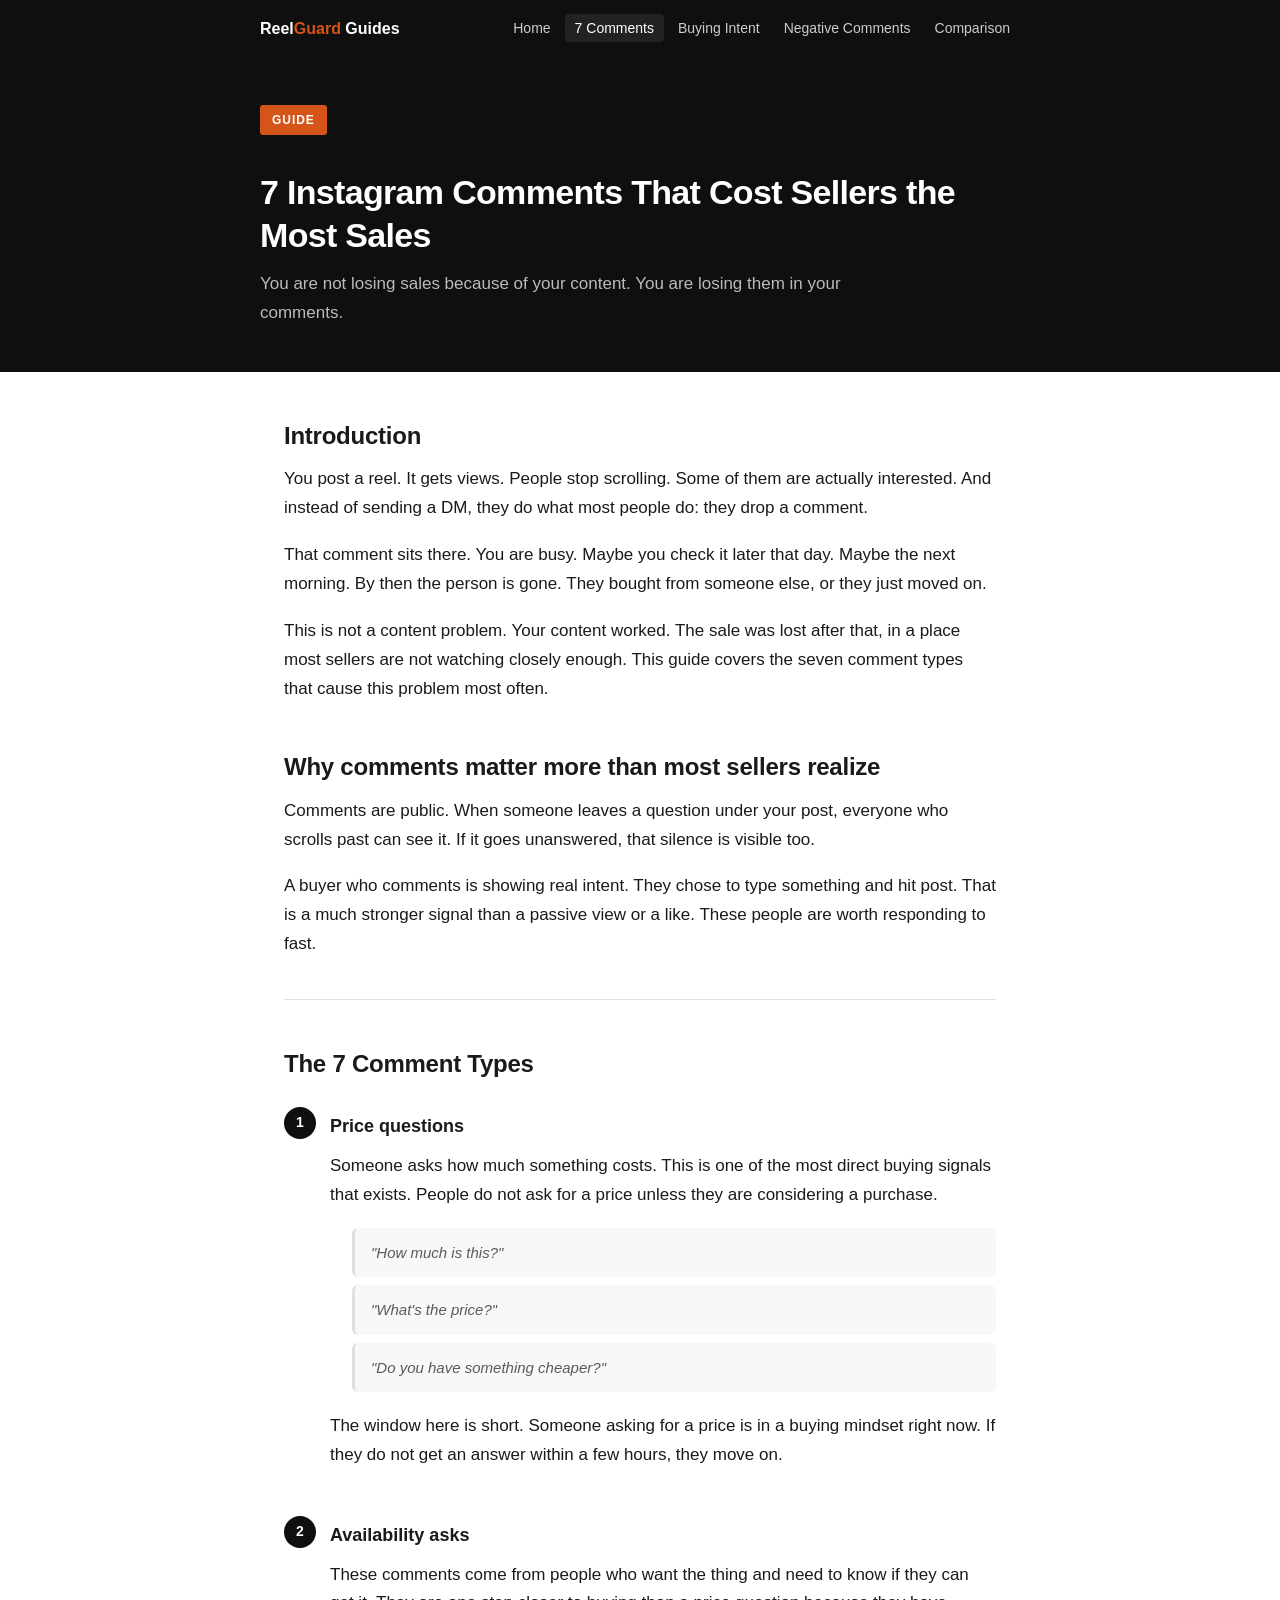
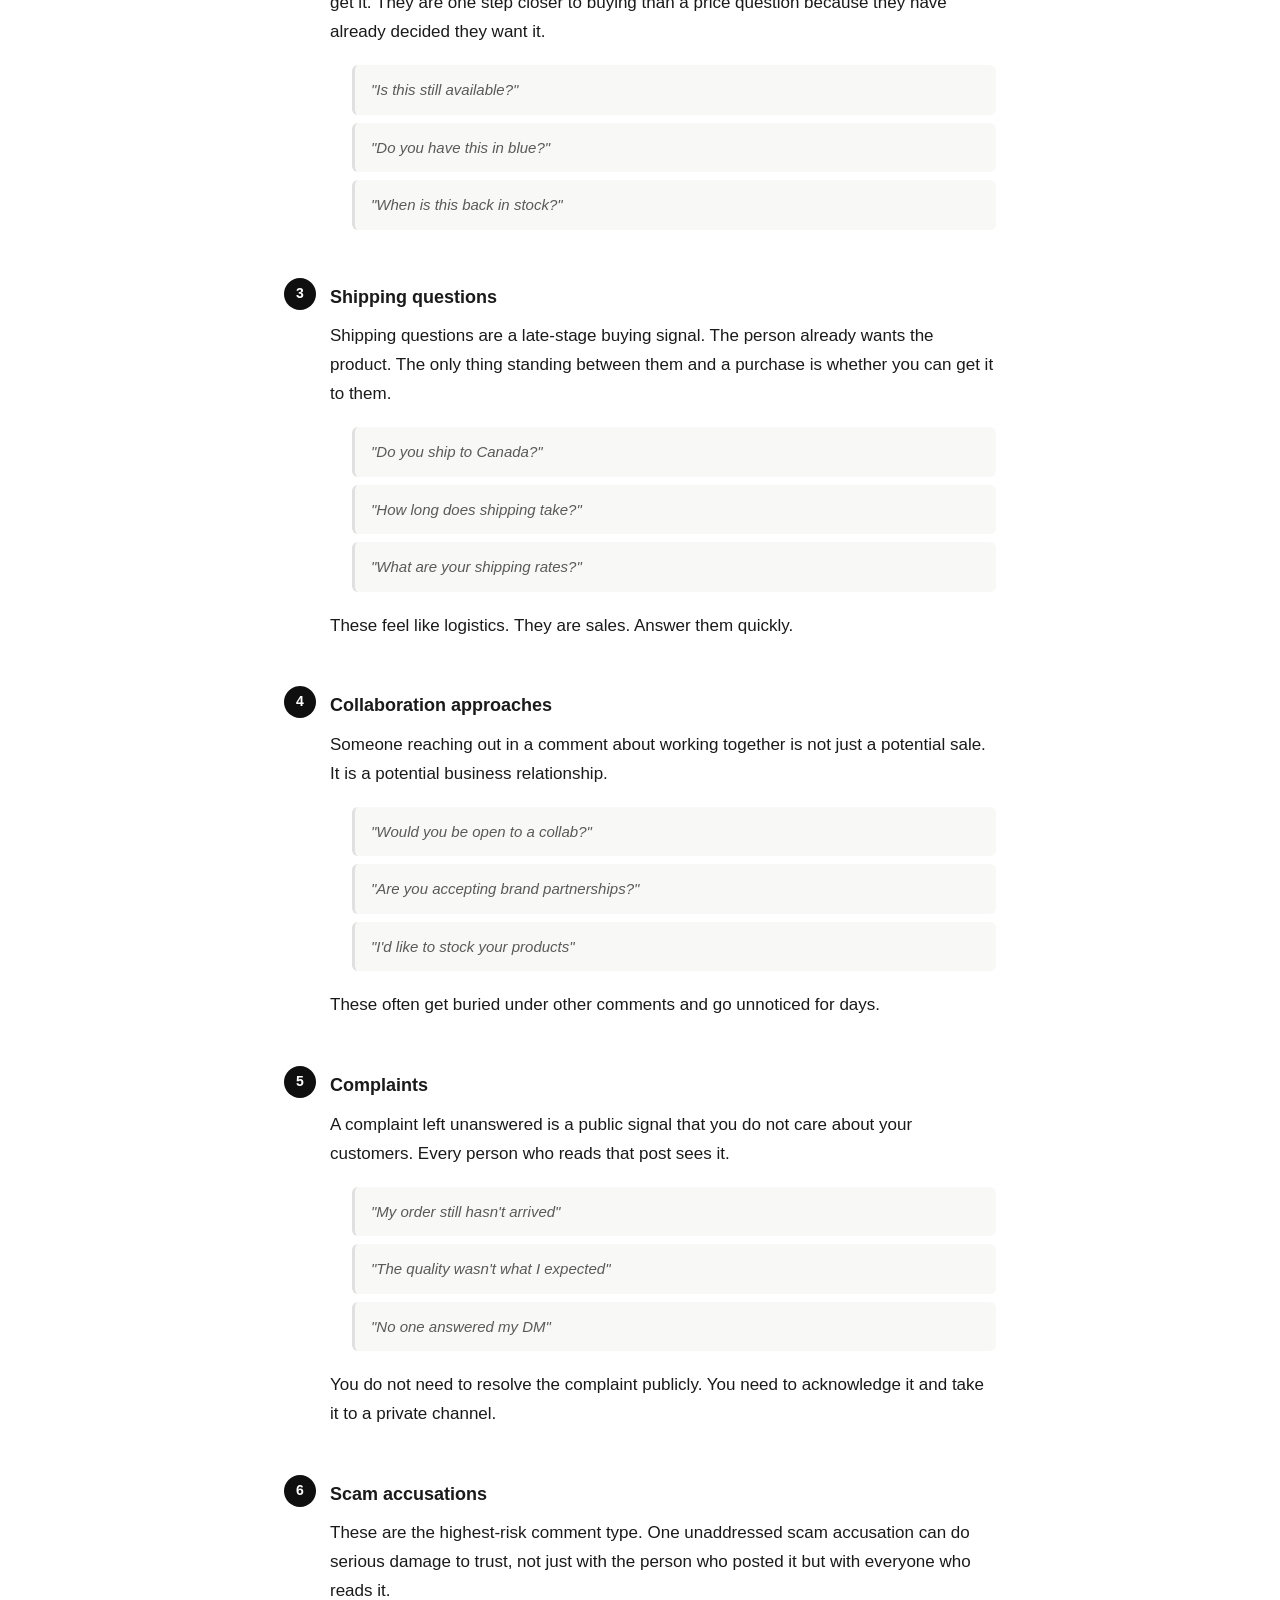
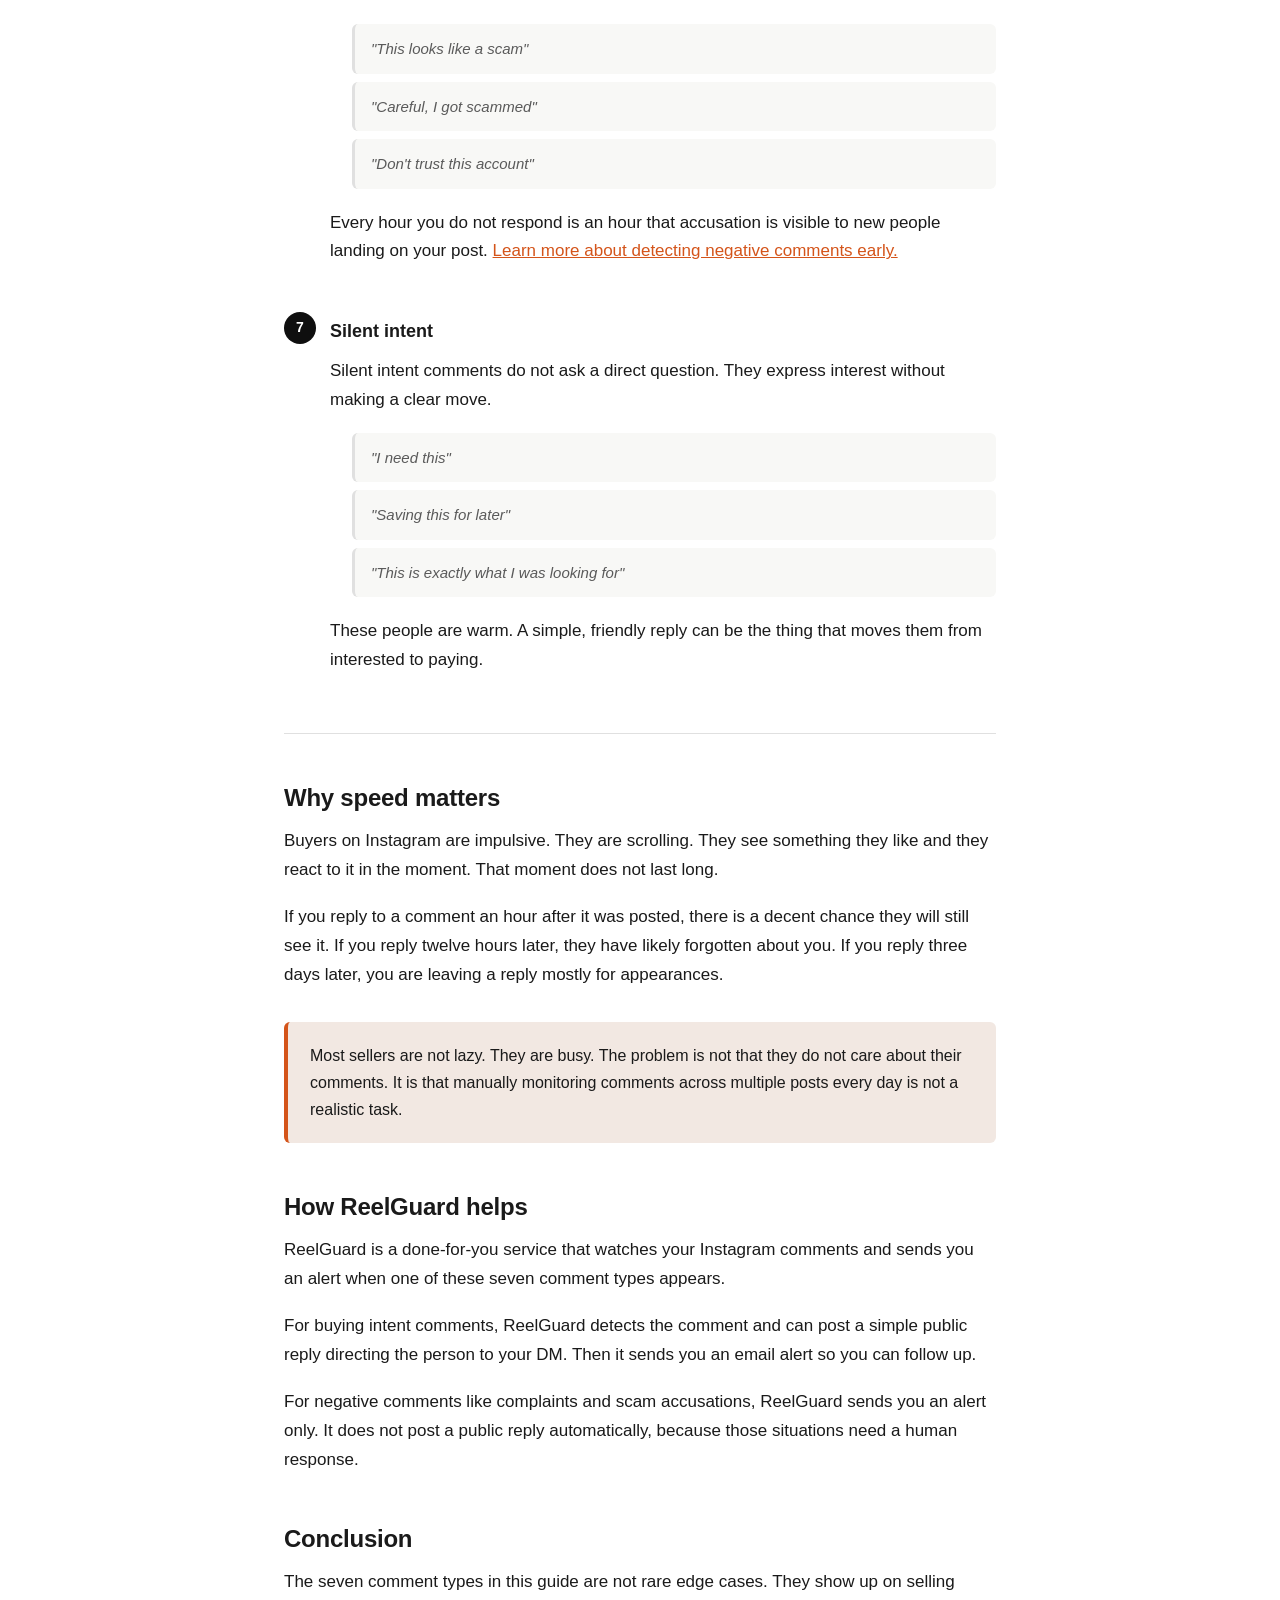
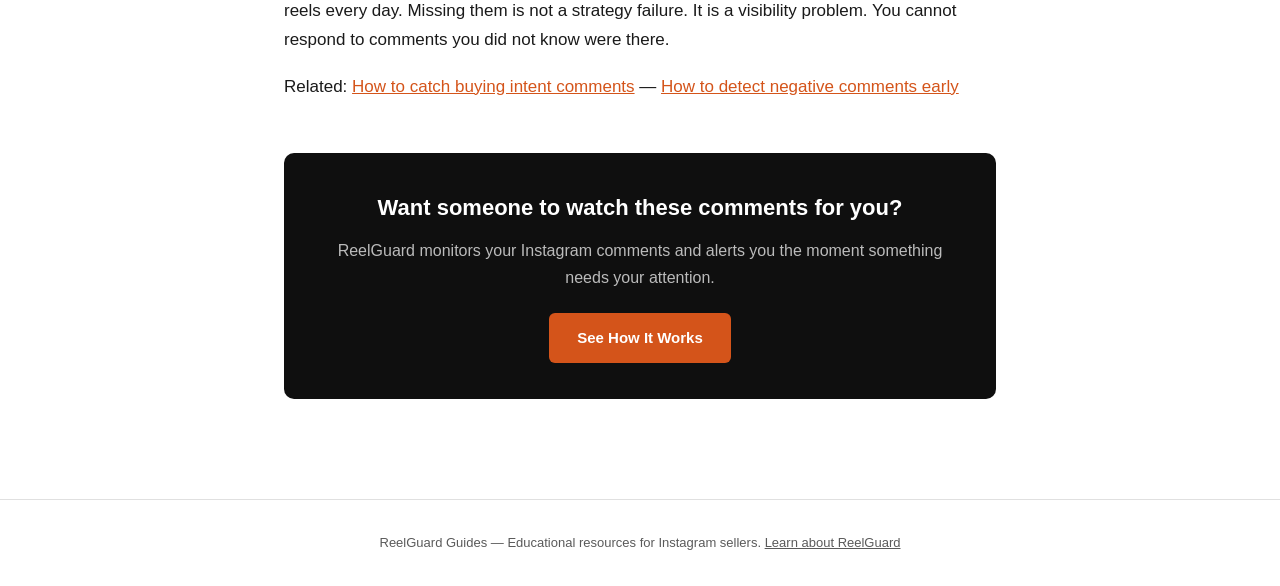
==== 7-comments.html @ 85e32655 "Add files via upload" ====
<!DOCTYPE html>
<html lang="en">
<head>
<meta charset="UTF-8"/>
<meta name="viewport" content="width=device-width, initial-scale=1.0"/>
<title>7 Instagram Comments That Cost Sellers the Most Sales | ReelGuard Guides</title>
<meta name="description" content="The 7 comment types that show up under selling reels and cost Instagram sellers the most revenue. Price questions, availability, shipping, collabs, complaints, scam claims, and silent intent."/>
<meta property="og:title" content="7 Instagram Comments That Cost Sellers the Most Sales"/>
<meta property="og:description" content="The 7 comment types that show up under selling reels and cost Instagram sellers the most revenue."/>
<meta property="og:type" content="article"/>
<meta property="og:url" content="https://sanafaham.github.io/reelguard-guides/7-comments.html"/>
<link rel="canonical" href="https://sanafaham.github.io/reelguard-guides/7-comments.html"/>
<link rel="stylesheet" href="styles.css"/>
<script type="application/ld+json">{"@context":"https://schema.org","@type":"Article","headline":"7 Instagram Comments That Cost Sellers the Most Sales","url":"https://sanafaham.github.io/reelguard-guides/7-comments.html","publisher":{"@type":"Organization","name":"ReelGuard Guides"}}</script>
</head>
<body>
<nav>
  <div class="nav-inner">
    <a href="index.html" class="logo">Reel<span>Guard</span> Guides</a>
    <ul>
      <li><a href="index.html">Home</a></li>
      <li><a href="7-comments.html" class="active">7 Comments</a></li>
      <li><a href="buying-intent.html">Buying Intent</a></li>
      <li><a href="negative-comments.html">Negative Comments</a></li>
      <li><a href="comparison.html">Comparison</a></li>
    </ul>
  </div>
</nav>
<section class="page-hero">
  <div class="page-hero-inner">
    <span class="tag">Guide</span>
    <h1>7 Instagram Comments That Cost Sellers the Most Sales</h1>
    <p>You are not losing sales because of your content. You are losing them in your comments.</p>
  </div>
</section>
<main>
  <div class="article">
    <h2>Introduction</h2>
    <p>You post a reel. It gets views. People stop scrolling. Some of them are actually interested. And instead of sending a DM, they do what most people do: they drop a comment.</p>
    <p>That comment sits there. You are busy. Maybe you check it later that day. Maybe the next morning. By then the person is gone. They bought from someone else, or they just moved on.</p>
    <p>This is not a content problem. Your content worked. The sale was lost after that, in a place most sellers are not watching closely enough. This guide covers the seven comment types that cause this problem most often.</p>
    <h2>Why comments matter more than most sellers realize</h2>
    <p>Comments are public. When someone leaves a question under your post, everyone who scrolls past can see it. If it goes unanswered, that silence is visible too.</p>
    <p>A buyer who comments is showing real intent. They chose to type something and hit post. That is a much stronger signal than a passive view or a like. These people are worth responding to fast.</p>
    <hr class="divider"/>
    <h2>The 7 Comment Types</h2>
    <div class="numbered-section">
      <span class="section-number">1</span>
      <div class="section-body">
        <h3>Price questions</h3>
        <p>Someone asks how much something costs. This is one of the most direct buying signals that exists. People do not ask for a price unless they are considering a purchase.</p>
        <ul class="comment-list">
          <li>"How much is this?"</li>
          <li>"What's the price?"</li>
          <li>"Do you have something cheaper?"</li>
        </ul>
        <p>The window here is short. Someone asking for a price is in a buying mindset right now. If they do not get an answer within a few hours, they move on.</p>
      </div>
    </div>
    <div class="numbered-section">
      <span class="section-number">2</span>
      <div class="section-body">
        <h3>Availability asks</h3>
        <p>These comments come from people who want the thing and need to know if they can get it. They are one step closer to buying than a price question because they have already decided they want it.</p>
        <ul class="comment-list">
          <li>"Is this still available?"</li>
          <li>"Do you have this in blue?"</li>
          <li>"When is this back in stock?"</li>
        </ul>
      </div>
    </div>
    <div class="numbered-section">
      <span class="section-number">3</span>
      <div class="section-body">
        <h3>Shipping questions</h3>
        <p>Shipping questions are a late-stage buying signal. The person already wants the product. The only thing standing between them and a purchase is whether you can get it to them.</p>
        <ul class="comment-list">
          <li>"Do you ship to Canada?"</li>
          <li>"How long does shipping take?"</li>
          <li>"What are your shipping rates?"</li>
        </ul>
        <p>These feel like logistics. They are sales. Answer them quickly.</p>
      </div>
    </div>
    <div class="numbered-section">
      <span class="section-number">4</span>
      <div class="section-body">
        <h3>Collaboration approaches</h3>
        <p>Someone reaching out in a comment about working together is not just a potential sale. It is a potential business relationship.</p>
        <ul class="comment-list">
          <li>"Would you be open to a collab?"</li>
          <li>"Are you accepting brand partnerships?"</li>
          <li>"I'd like to stock your products"</li>
        </ul>
        <p>These often get buried under other comments and go unnoticed for days.</p>
      </div>
    </div>
    <div class="numbered-section">
      <span class="section-number">5</span>
      <div class="section-body">
        <h3>Complaints</h3>
        <p>A complaint left unanswered is a public signal that you do not care about your customers. Every person who reads that post sees it.</p>
        <ul class="comment-list">
          <li>"My order still hasn't arrived"</li>
          <li>"The quality wasn't what I expected"</li>
          <li>"No one answered my DM"</li>
        </ul>
        <p>You do not need to resolve the complaint publicly. You need to acknowledge it and take it to a private channel.</p>
      </div>
    </div>
    <div class="numbered-section">
      <span class="section-number">6</span>
      <div class="section-body">
        <h3>Scam accusations</h3>
        <p>These are the highest-risk comment type. One unaddressed scam accusation can do serious damage to trust, not just with the person who posted it but with everyone who reads it.</p>
        <ul class="comment-list">
          <li>"This looks like a scam"</li>
          <li>"Careful, I got scammed"</li>
          <li>"Don't trust this account"</li>
        </ul>
        <p>Every hour you do not respond is an hour that accusation is visible to new people landing on your post. <a href="negative-comments.html">Learn more about detecting negative comments early.</a></p>
      </div>
    </div>
    <div class="numbered-section">
      <span class="section-number">7</span>
      <div class="section-body">
        <h3>Silent intent</h3>
        <p>Silent intent comments do not ask a direct question. They express interest without making a clear move.</p>
        <ul class="comment-list">
          <li>"I need this"</li>
          <li>"Saving this for later"</li>
          <li>"This is exactly what I was looking for"</li>
        </ul>
        <p>These people are warm. A simple, friendly reply can be the thing that moves them from interested to paying.</p>
      </div>
    </div>
    <hr class="divider"/>
    <h2>Why speed matters</h2>
    <p>Buyers on Instagram are impulsive. They are scrolling. They see something they like and they react to it in the moment. That moment does not last long.</p>
    <p>If you reply to a comment an hour after it was posted, there is a decent chance they will still see it. If you reply twelve hours later, they have likely forgotten about you. If you reply three days later, you are leaving a reply mostly for appearances.</p>
    <div class="callout">
      <p>Most sellers are not lazy. They are busy. The problem is not that they do not care about their comments. It is that manually monitoring comments across multiple posts every day is not a realistic task.</p>
    </div>
    <h2>How ReelGuard helps</h2>
    <p>ReelGuard is a done-for-you service that watches your Instagram comments and sends you an alert when one of these seven comment types appears.</p>
    <p>For buying intent comments, ReelGuard detects the comment and can post a simple public reply directing the person to your DM. Then it sends you an email alert so you can follow up.</p>
    <p>For negative comments like complaints and scam accusations, ReelGuard sends you an alert only. It does not post a public reply automatically, because those situations need a human response.</p>
    <h2>Conclusion</h2>
    <p>The seven comment types in this guide are not rare edge cases. They show up on selling reels every day. Missing them is not a strategy failure. It is a visibility problem. You cannot respond to comments you did not know were there.</p>
    <p>Related: <a href="buying-intent.html">How to catch buying intent comments</a> &mdash; <a href="negative-comments.html">How to detect negative comments early</a></p>
  </div>
  <div class="cta-strip">
    <h2>Want someone to watch these comments for you?</h2>
    <p>ReelGuard monitors your Instagram comments and alerts you the moment something needs your attention.</p>
    <a class="cta-btn" href="https://sanafaham.github.io/reelguard/pitch-page" target="_blank" rel="noopener">See How It Works</a>
  </div>
</main>
<footer><p>ReelGuard Guides &mdash; Educational resources for Instagram sellers. <a href="https://sanafaham.github.io/reelguard/pitch-page" target="_blank" rel="noopener">Learn about ReelGuard</a></p></footer>
</body>
</html>
---- styles.css ----
*, *::before, *::after { box-sizing: border-box; margin: 0; padding: 0; }
:root {
  --black: #0f0f0f; --white: #ffffff; --off-white: #f8f8f6;
  --accent: #d4541a; --accent-light: #f2e8e2; --text: #1a1a1a;
  --muted: #5a5a5a; --border: #e0e0e0; --max-width: 760px;
}
body { font-family: -apple-system, BlinkMacSystemFont, "Segoe UI", Helvetica, Arial, sans-serif; font-size: 17px; line-height: 1.7; color: var(--text); background: var(--white); }
nav { background: var(--black); padding: 0 24px; }
nav .nav-inner { max-width: var(--max-width); margin: 0 auto; display: flex; align-items: center; justify-content: space-between; flex-wrap: wrap; gap: 8px; padding: 14px 0; }
nav .logo { color: var(--white); font-weight: 700; font-size: 16px; text-decoration: none; }
nav .logo span { color: var(--accent); }
nav ul { list-style: none; display: flex; flex-wrap: wrap; gap: 4px; }
nav ul li a { color: #cccccc; text-decoration: none; font-size: 14px; padding: 6px 10px; border-radius: 4px; transition: color 0.2s, background 0.2s; }
nav ul li a:hover, nav ul li a.active { color: var(--white); background: rgba(255,255,255,0.08); }
.hero { background: var(--black); color: var(--white); padding: 60px 24px 56px; text-align: center; }
.hero-inner { max-width: var(--max-width); margin: 0 auto; }
.hero h1 { font-size: clamp(26px, 5vw, 40px); font-weight: 800; line-height: 1.2; margin-bottom: 20px; letter-spacing: -0.02em; }
.hero p { font-size: 18px; color: #bbbbbb; max-width: 580px; margin: 0 auto 28px; }
.tag { display: inline-block; background: var(--accent); color: var(--white); font-size: 12px; font-weight: 700; letter-spacing: 0.08em; text-transform: uppercase; padding: 5px 12px; border-radius: 3px; margin-bottom: 22px; }
.page-hero { background: var(--black); color: var(--white); padding: 48px 24px 44px; }
.page-hero-inner { max-width: var(--max-width); margin: 0 auto; }
.page-hero h1 { font-size: clamp(22px, 4vw, 34px); font-weight: 800; line-height: 1.25; letter-spacing: -0.02em; margin-bottom: 14px; margin-top: 14px; }
.page-hero p { font-size: 17px; color: #bbbbbb; max-width: 600px; }
main { max-width: var(--max-width); margin: 0 auto; padding: 48px 24px 80px; }
.card-grid { display: grid; grid-template-columns: repeat(auto-fit, minmax(280px, 1fr)); gap: 20px; margin: 40px 0; }
.card { border: 1px solid var(--border); border-radius: 10px; padding: 28px 24px; text-decoration: none; color: var(--text); transition: box-shadow 0.2s, border-color 0.2s; display: block; }
.card:hover { box-shadow: 0 4px 20px rgba(0,0,0,0.08); border-color: #bbb; }
.card .card-icon { font-size: 26px; margin-bottom: 12px; }
.card h3 { font-size: 16px; font-weight: 700; margin-bottom: 8px; line-height: 1.3; }
.card p { font-size: 14px; color: var(--muted); line-height: 1.55; }
.article h2 { font-size: clamp(19px, 3vw, 24px); font-weight: 800; letter-spacing: -0.01em; margin: 48px 0 14px; line-height: 1.3; }
.article h2:first-child { margin-top: 0; }
.article h3 { font-size: 18px; font-weight: 700; margin: 32px 0 10px; }
.article p { margin-bottom: 18px; }
.article ul, .article ol { margin: 0 0 20px 22px; }
.article li { margin-bottom: 8px; }
.article a { color: var(--accent); text-decoration: underline; }
.article a:hover { text-decoration: none; }
.callout { background: var(--accent-light); border-left: 4px solid var(--accent); border-radius: 6px; padding: 20px 22px; margin: 32px 0; }
.callout p { margin: 0; font-size: 16px; }
.comment-list { list-style: none; margin: 0 0 22px; padding: 0; }
.comment-list li { background: var(--off-white); border-radius: 6px; padding: 12px 16px; margin-bottom: 8px; font-size: 15px; font-style: italic; color: var(--muted); border-left: 3px solid var(--border); }
.section-number { display: inline-flex; align-items: center; justify-content: center; width: 32px; height: 32px; background: var(--black); color: var(--white); border-radius: 50%; font-size: 14px; font-weight: 700; flex-shrink: 0; }
.numbered-section { display: flex; align-items: flex-start; gap: 14px; margin: 28px 0; }
.numbered-section .section-body h3 { margin-top: 4px; }
.table-wrap { overflow-x: auto; margin: 28px 0; border-radius: 8px; border: 1px solid var(--border); }
table { width: 100%; border-collapse: collapse; font-size: 15px; }
thead { background: var(--black); color: var(--white); }
thead th { padding: 14px 16px; text-align: left; font-weight: 700; font-size: 13px; letter-spacing: 0.04em; }
tbody tr:nth-child(even) { background: var(--off-white); }
tbody td { padding: 13px 16px; border-top: 1px solid var(--border); vertical-align: top; line-height: 1.5; }
tbody tr td:first-child { font-weight: 600; }
.check { color: #2a9d2a; font-weight: 700; }
.cross { color: #c0392b; font-weight: 700; }
.partial { color: #b07a00; }
.cta-strip { background: var(--black); color: var(--white); border-radius: 10px; padding: 36px 32px; margin: 52px 0 20px; text-align: center; }
.cta-strip h2 { font-size: 22px; font-weight: 800; margin-bottom: 10px; }
.cta-strip p { color: #bbbbbb; font-size: 16px; margin-bottom: 22px; }
.cta-btn { display: inline-block; background: var(--accent); color: var(--white); text-decoration: none; font-weight: 700; font-size: 15px; padding: 12px 28px; border-radius: 6px; transition: opacity 0.2s; }
.cta-btn:hover { opacity: 0.88; }
footer { border-top: 1px solid var(--border); padding: 32px 24px; text-align: center; }
footer p { font-size: 13px; color: var(--muted); }
footer a { color: var(--muted); text-decoration: underline; }
.home-intro { font-size: 17px; color: var(--muted); margin-bottom: 8px; }
.topic-grid { display: grid; grid-template-columns: repeat(auto-fit, minmax(220px, 1fr)); gap: 14px; margin: 32px 0; }
.topic-pill { background: var(--off-white); border: 1px solid var(--border); border-radius: 8px; padding: 16px 18px; font-size: 14px; font-weight: 600; }
.topic-pill .topic-icon { font-size: 20px; display: block; margin-bottom: 6px; }
.divider { border: none; border-top: 1px solid var(--border); margin: 40px 0; }
@media (max-width: 600px) {
  nav .nav-inner { flex-direction: column; align-items: flex-start; }
  .hero { padding: 44px 20px 40px; }
  .cta-strip { padding: 28px 20px; }
  main { padding: 36px 20px 60px; }
}
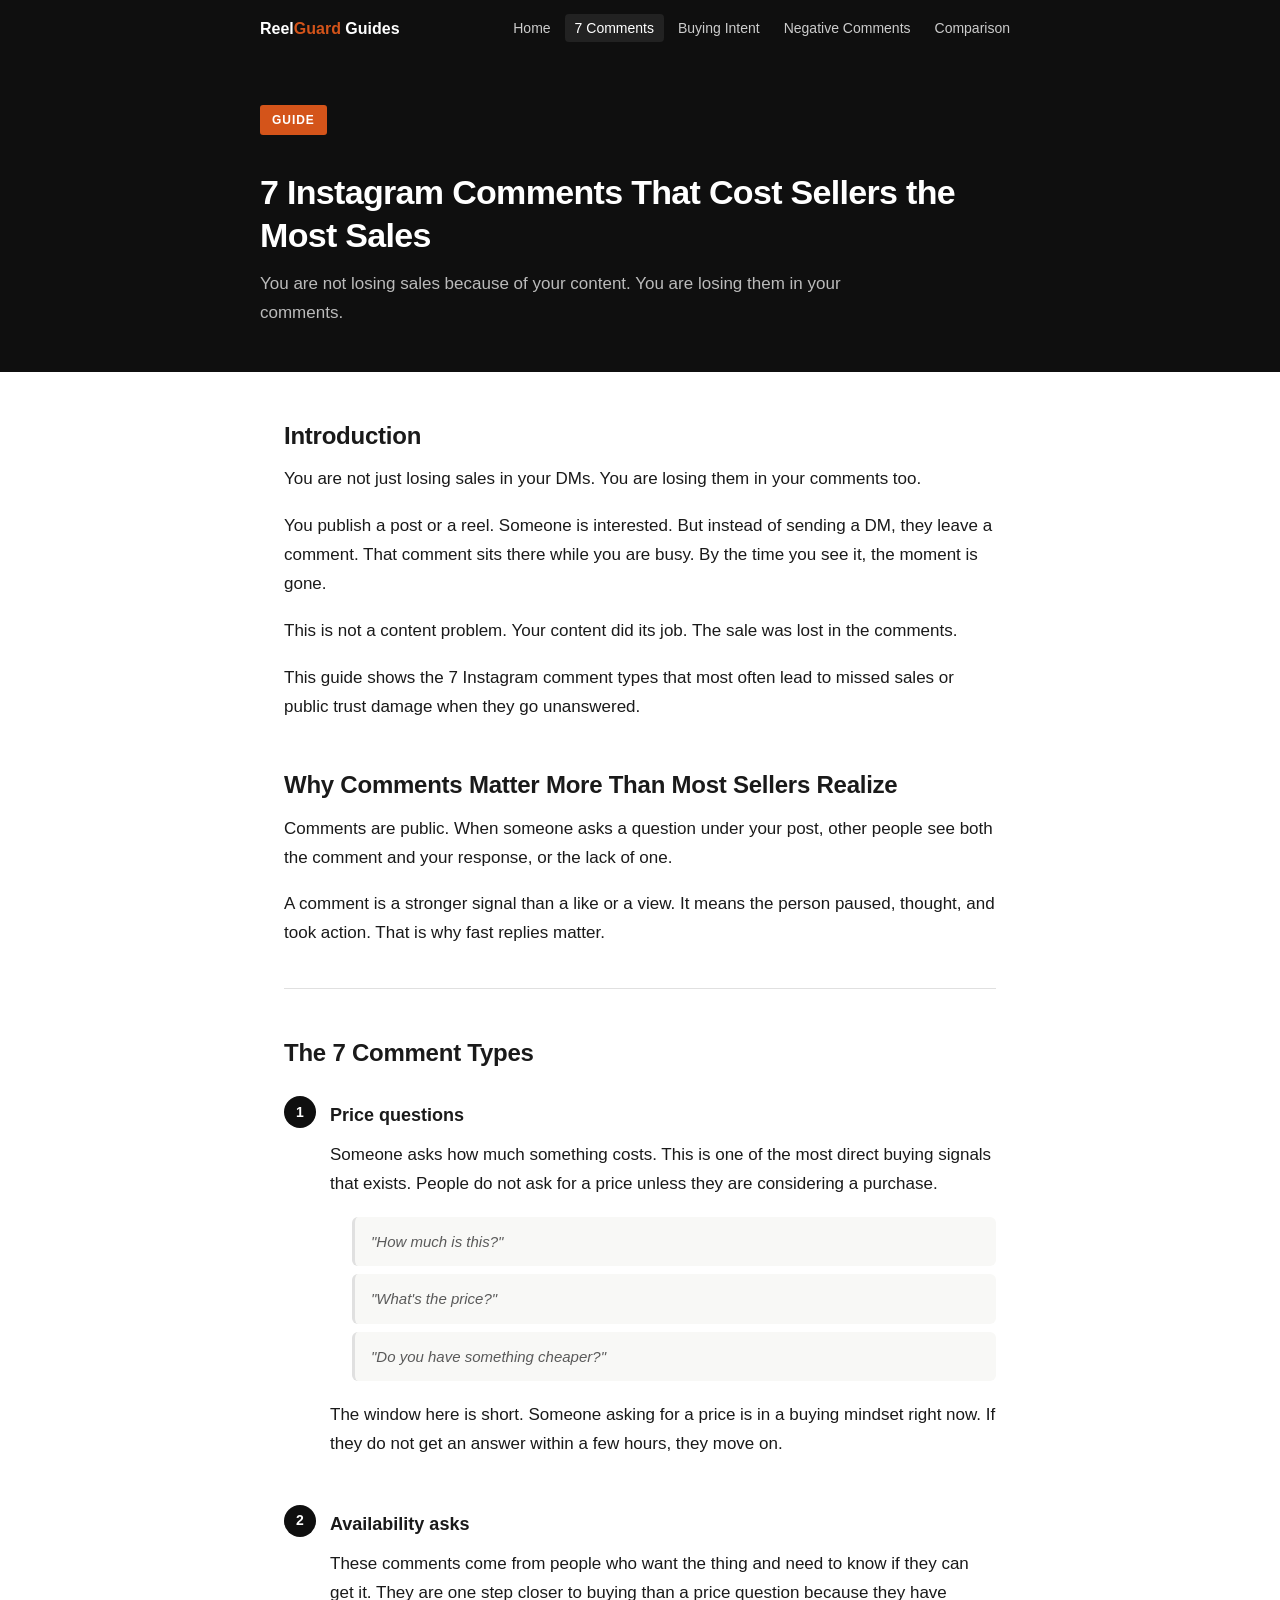
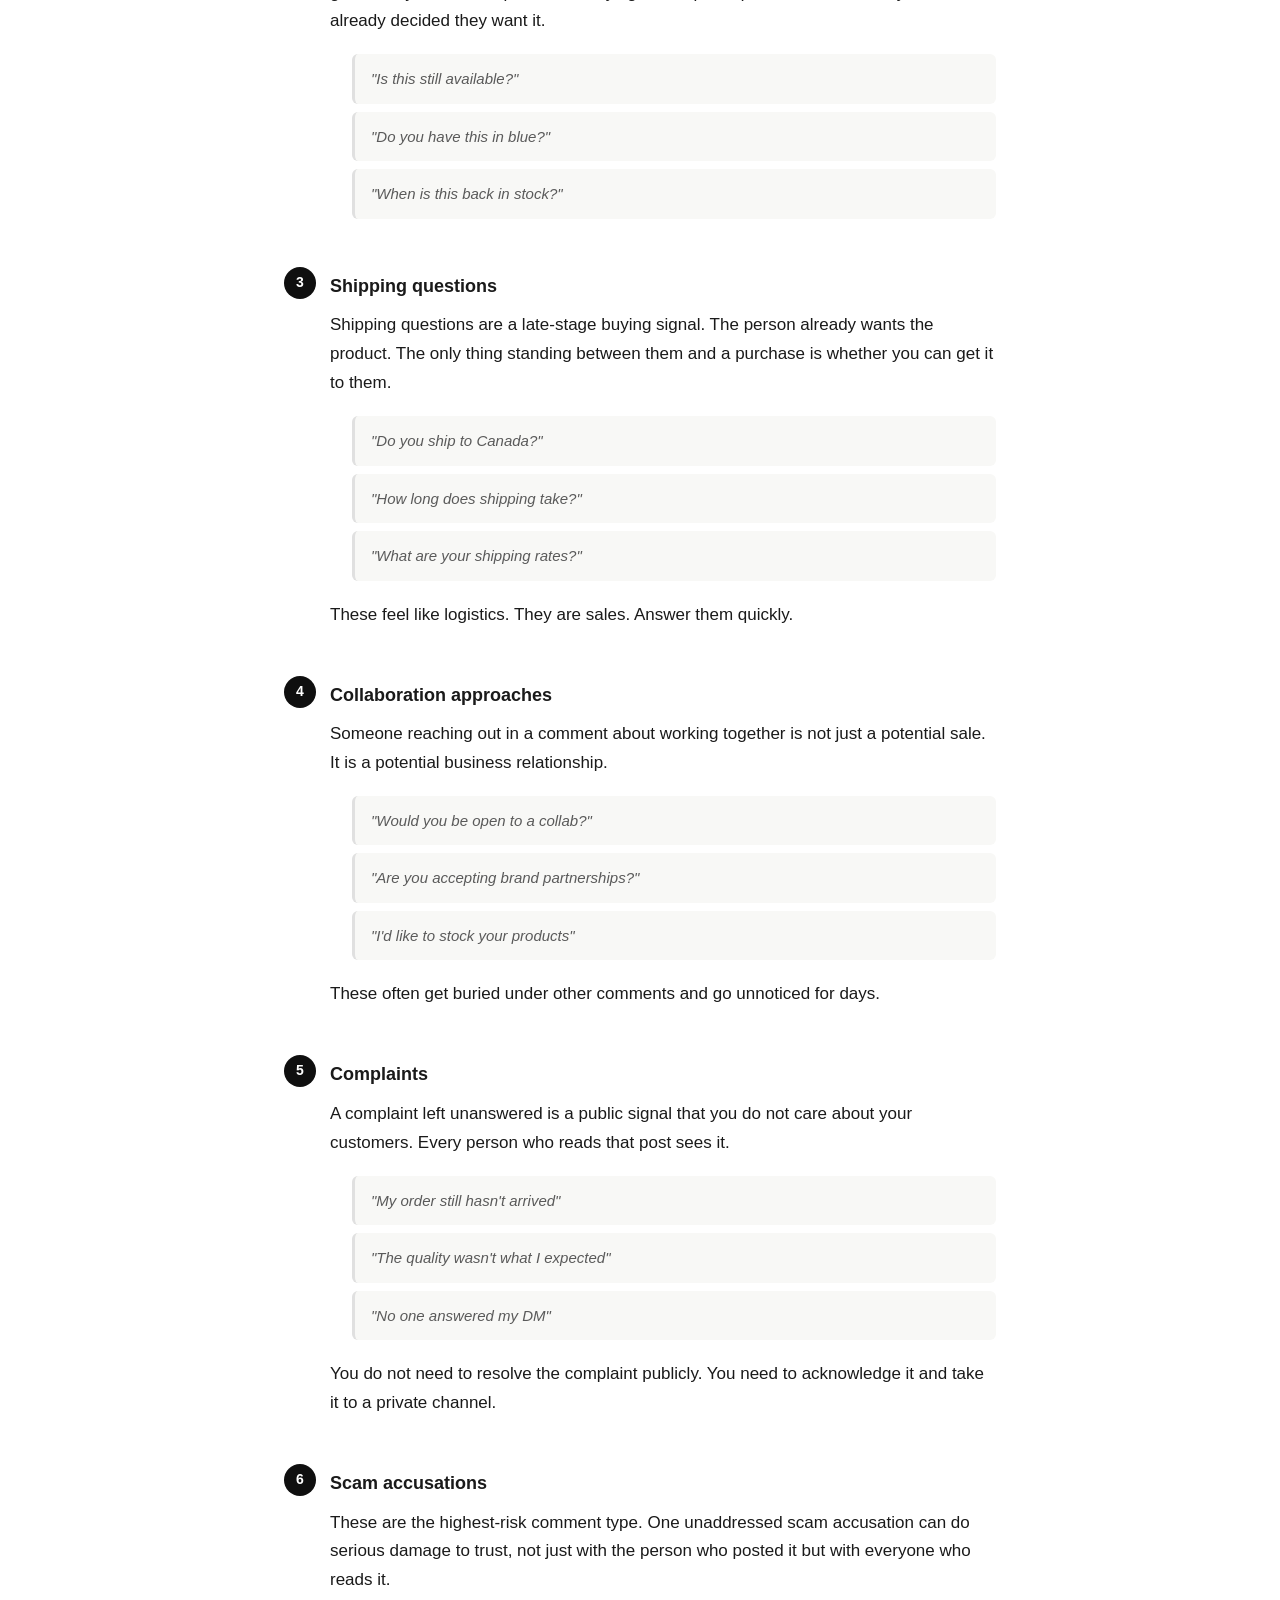
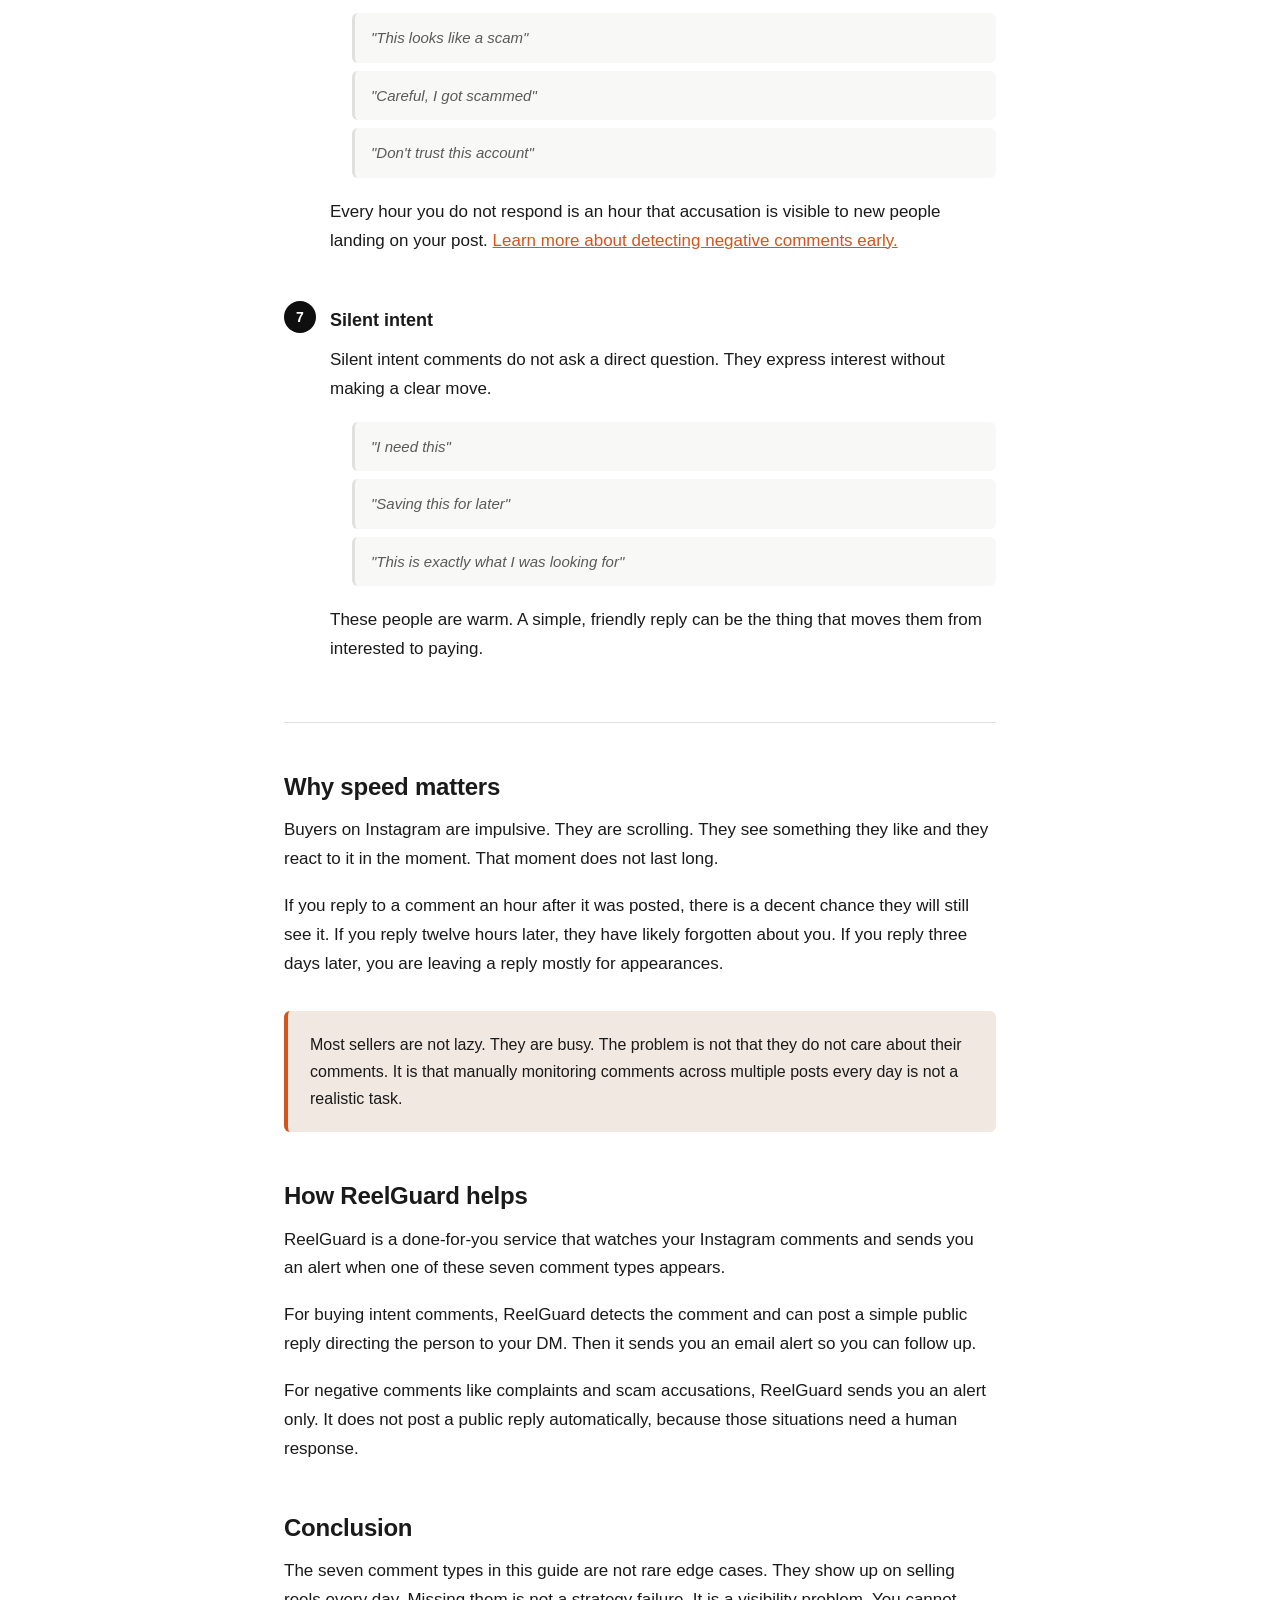
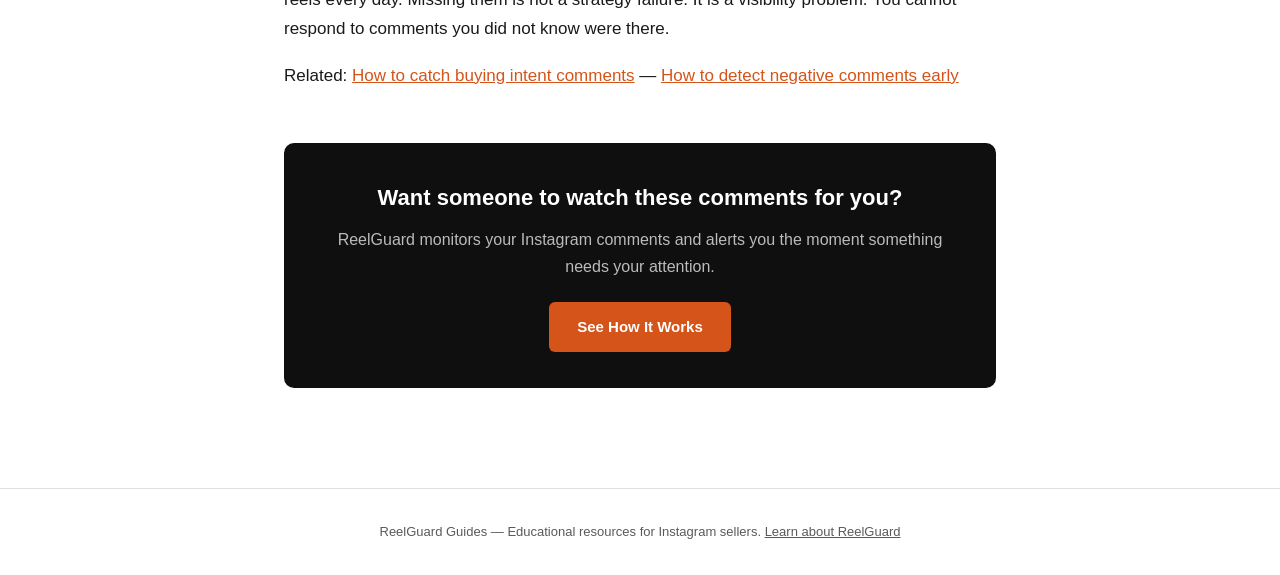
==== commit 80fff8d9: "Revise introduction and comments significance section Updated the introduction and explanation of co" ====
--- a/7-comments.html
+++ b/7-comments.html
@@ -35,14 +35,23 @@
 </section>
 <main>
   <div class="article">
-    <h2>Introduction</h2>
-    <p>You post a reel. It gets views. People stop scrolling. Some of them are actually interested. And instead of sending a DM, they do what most people do: they drop a comment.</p>
-    <p>That comment sits there. You are busy. Maybe you check it later that day. Maybe the next morning. By then the person is gone. They bought from someone else, or they just moved on.</p>
-    <p>This is not a content problem. Your content worked. The sale was lost after that, in a place most sellers are not watching closely enough. This guide covers the seven comment types that cause this problem most often.</p>
-    <h2>Why comments matter more than most sellers realize</h2>
-    <p>Comments are public. When someone leaves a question under your post, everyone who scrolls past can see it. If it goes unanswered, that silence is visible too.</p>
-    <p>A buyer who comments is showing real intent. They chose to type something and hit post. That is a much stronger signal than a passive view or a like. These people are worth responding to fast.</p>
-    <hr class="divider"/>
+   <h2>Introduction</h2>
+
+<p>You are not just losing sales in your DMs. You are losing them in your comments too.</p>
+
+<p>You publish a post or a reel. Someone is interested. But instead of sending a DM, they leave a comment. That comment sits there while you are busy. By the time you see it, the moment is gone.</p>
+
+<p>This is not a content problem. Your content did its job. The sale was lost in the comments.</p>
+
+<p>This guide shows the 7 Instagram comment types that most often lead to missed sales or public trust damage when they go unanswered.</p>
+
+<h2>Why Comments Matter More Than Most Sellers Realize</h2>
+
+<p>Comments are public. When someone asks a question under your post, other people see both the comment and your response, or the lack of one.</p>
+
+<p>A comment is a stronger signal than a like or a view. It means the person paused, thought, and took action. That is why fast replies matter.</p>
+
+<hr class="divider" />
     <h2>The 7 Comment Types</h2>
     <div class="numbered-section">
       <span class="section-number">1</span>
@@ -157,4 +166,4 @@
 </main>
 <footer><p>ReelGuard Guides &mdash; Educational resources for Instagram sellers. <a href="https://sanafaham.github.io/reelguard/pitch-page" target="_blank" rel="noopener">Learn about ReelGuard</a></p></footer>
 </body>
-</html>+</html>
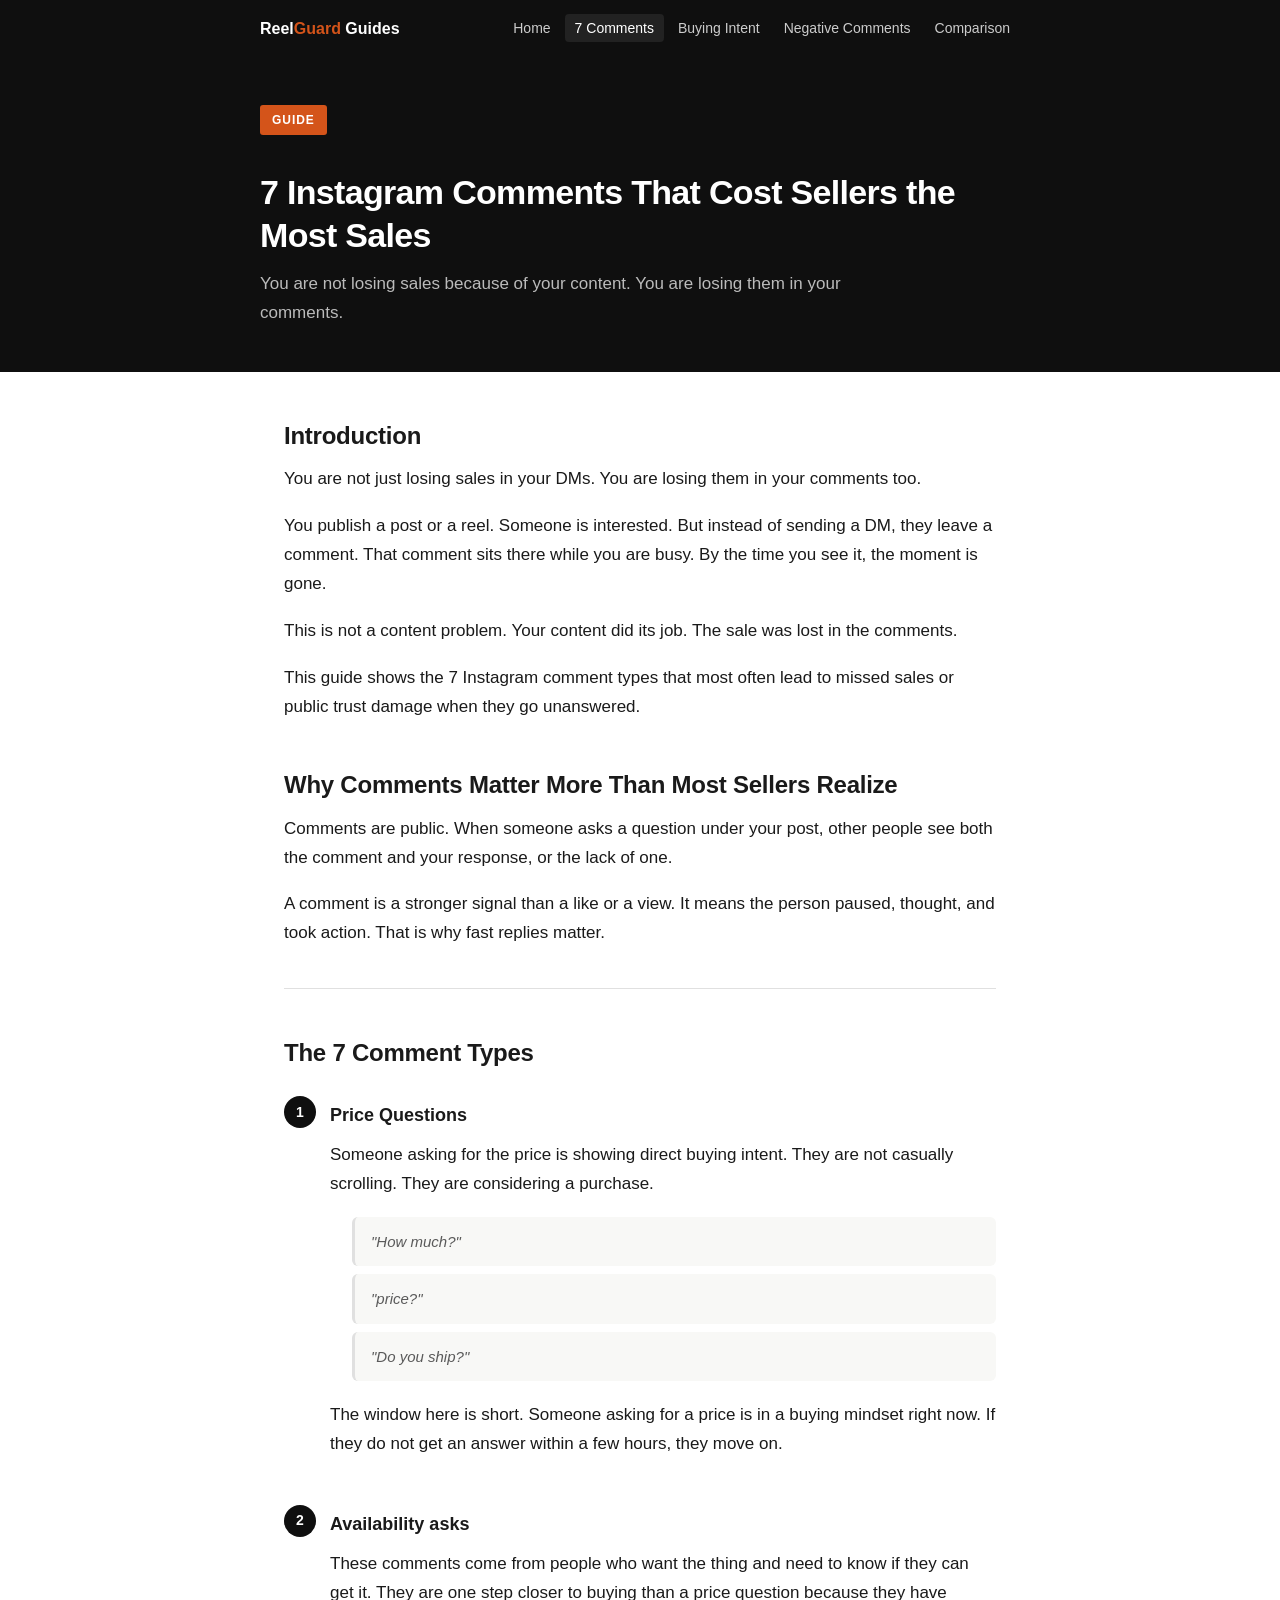
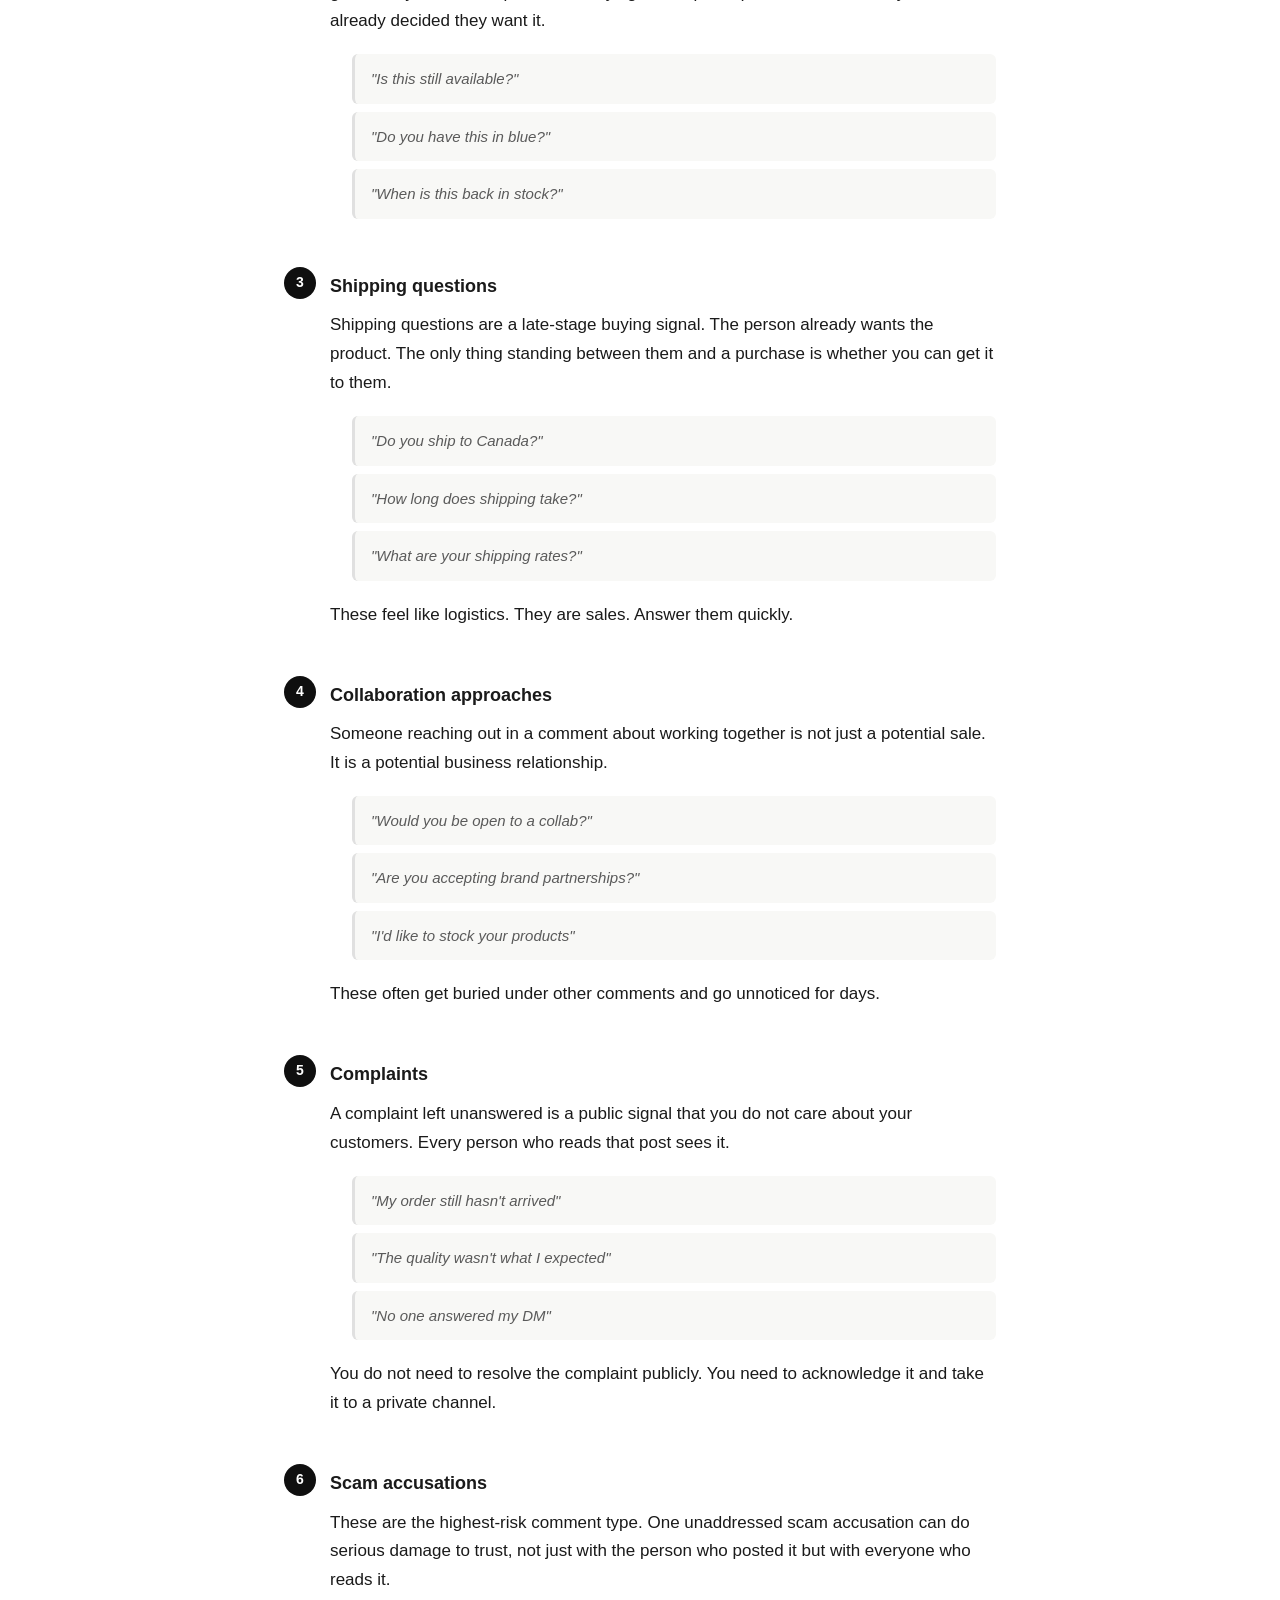
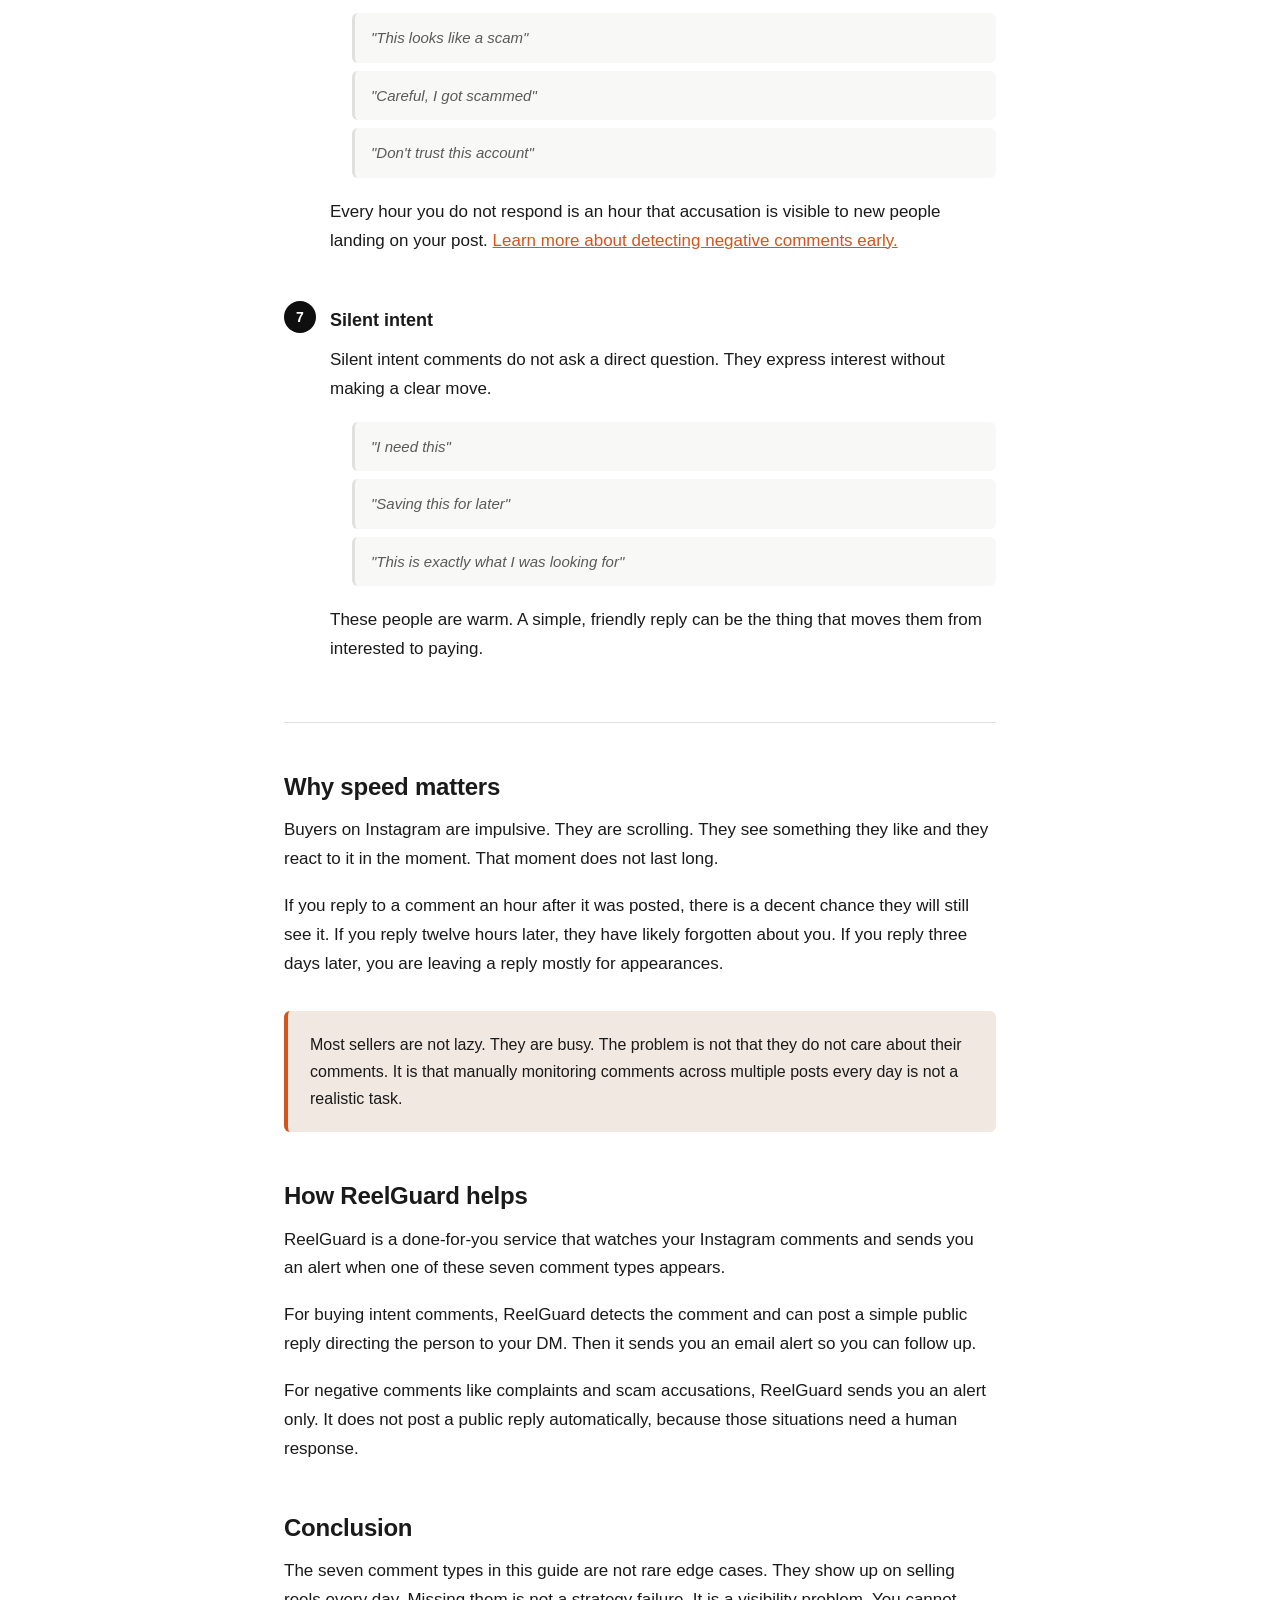
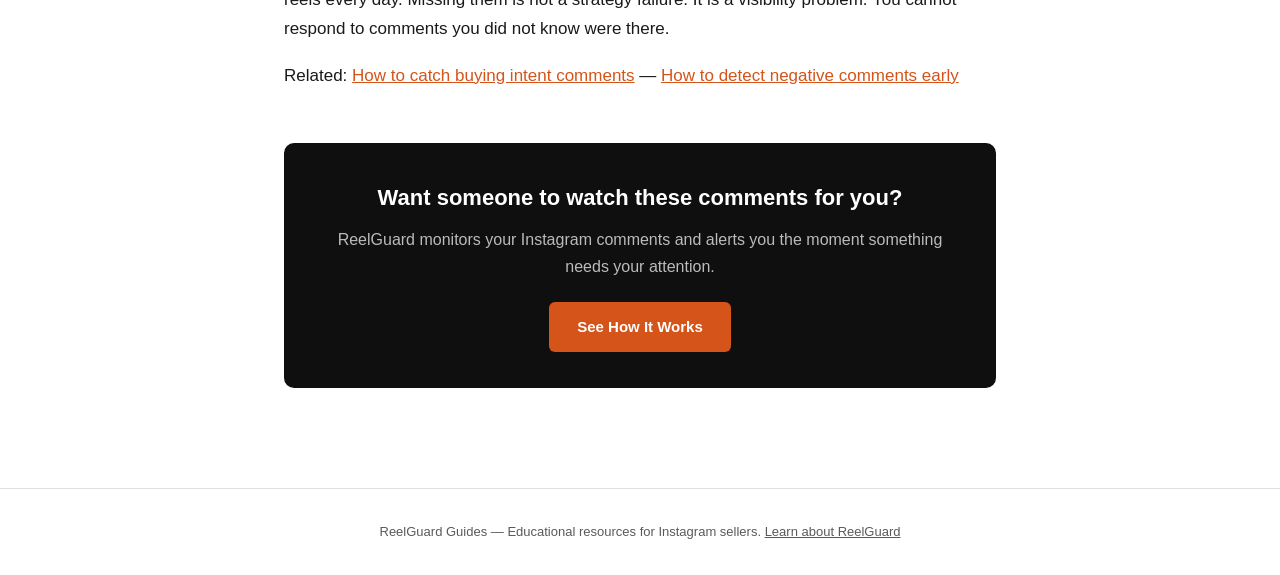
==== commit be005837: "Revise section on price questions for clarity" ====
--- a/7-comments.html
+++ b/7-comments.html
@@ -56,12 +56,12 @@
     <div class="numbered-section">
       <span class="section-number">1</span>
       <div class="section-body">
-        <h3>Price questions</h3>
-        <p>Someone asks how much something costs. This is one of the most direct buying signals that exists. People do not ask for a price unless they are considering a purchase.</p>
+        <h3>Price Questions</h3>
+        <p>Someone asking for the price is showing direct buying intent. They are not casually scrolling. They are considering a purchase.</p>
         <ul class="comment-list">
-          <li>"How much is this?"</li>
-          <li>"What's the price?"</li>
-          <li>"Do you have something cheaper?"</li>
+          <li>"How much?"</li>
+          <li>"price?"</li>
+          <li>"Do you ship?"</li>
         </ul>
         <p>The window here is short. Someone asking for a price is in a buying mindset right now. If they do not get an answer within a few hours, they move on.</p>
       </div>
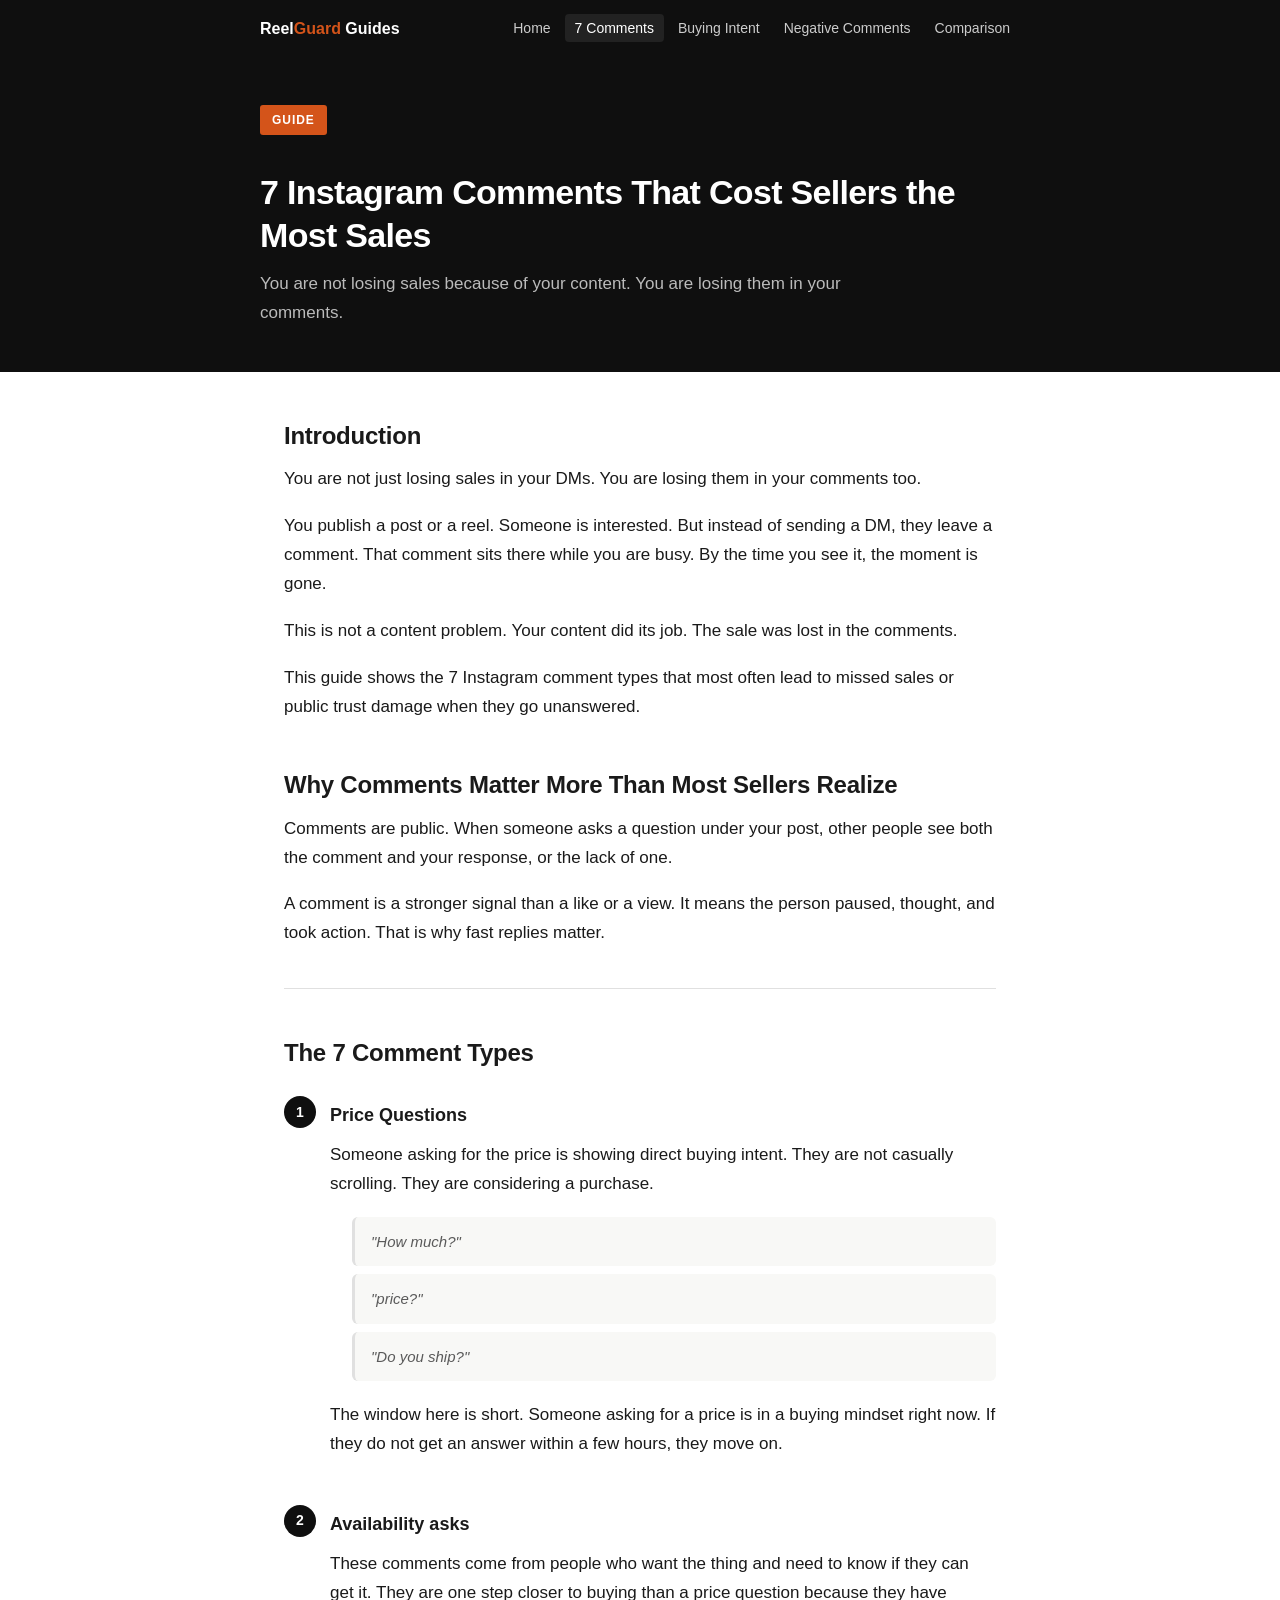
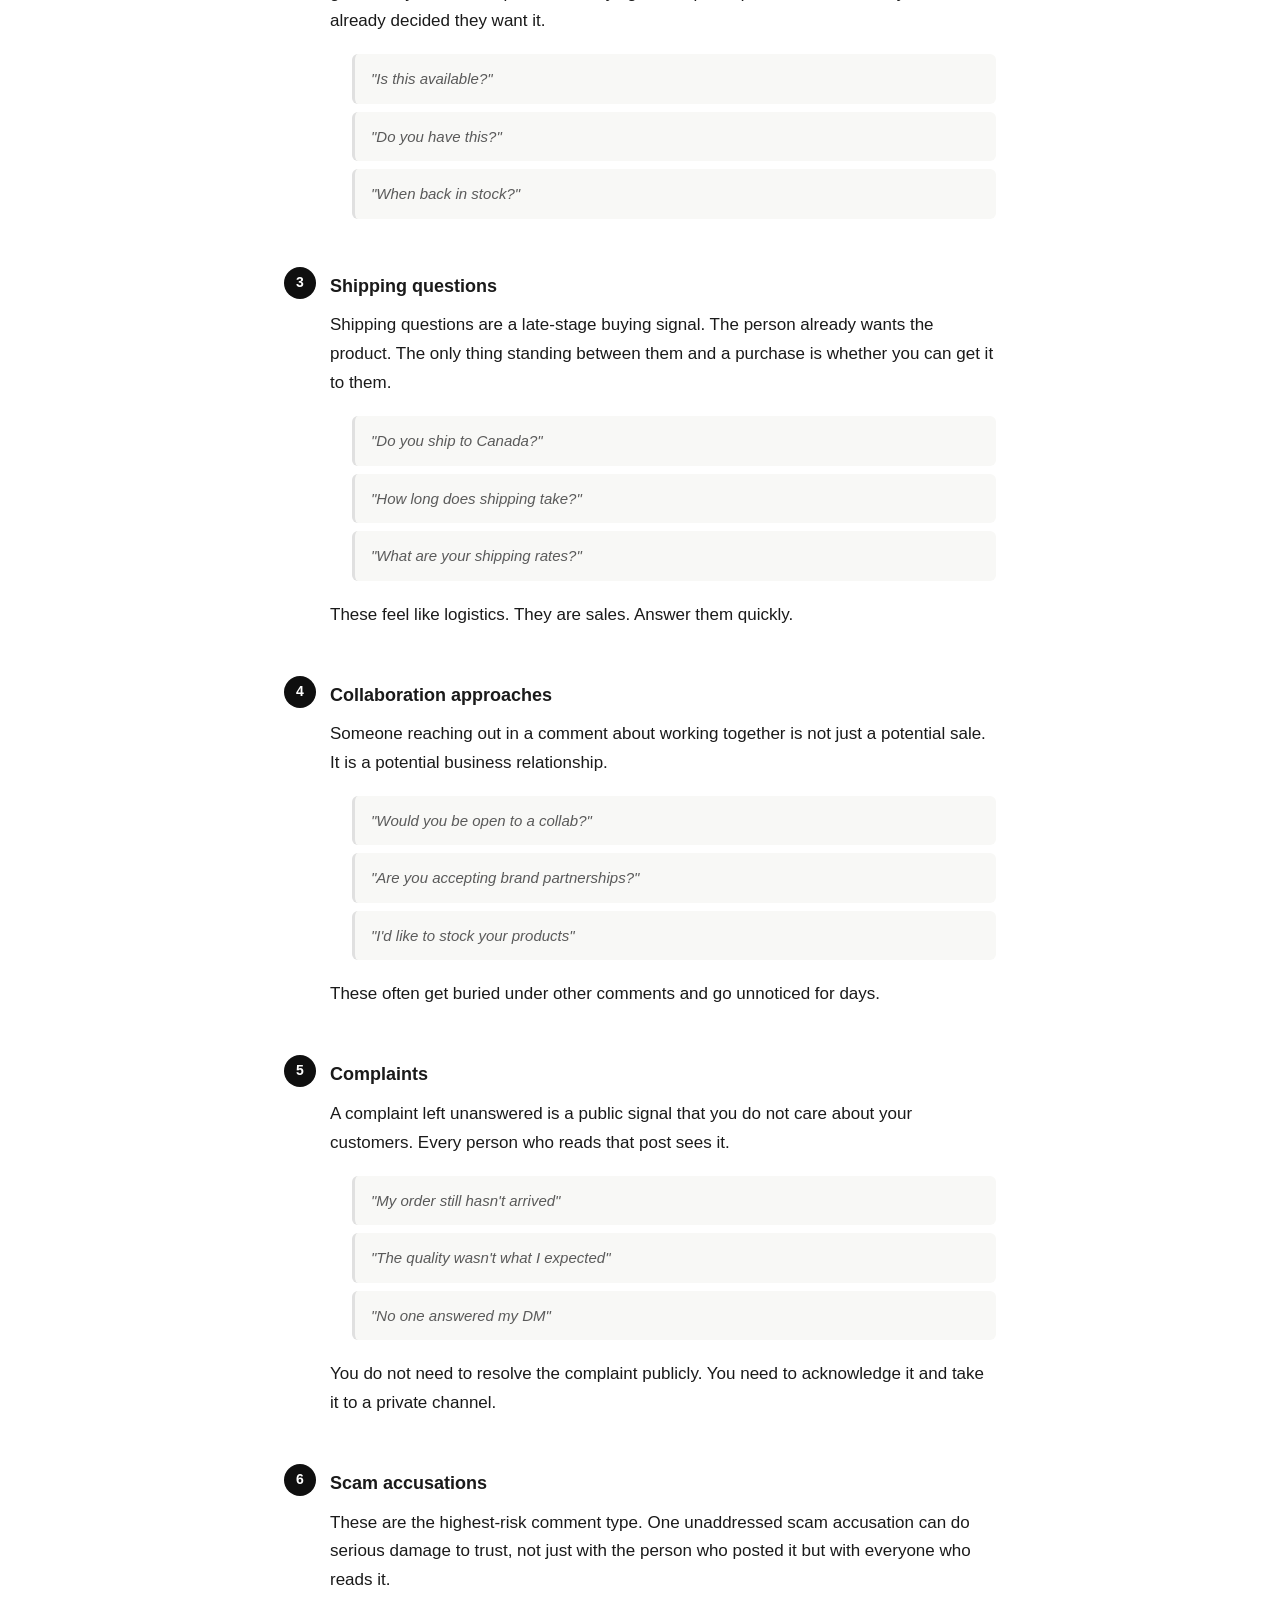
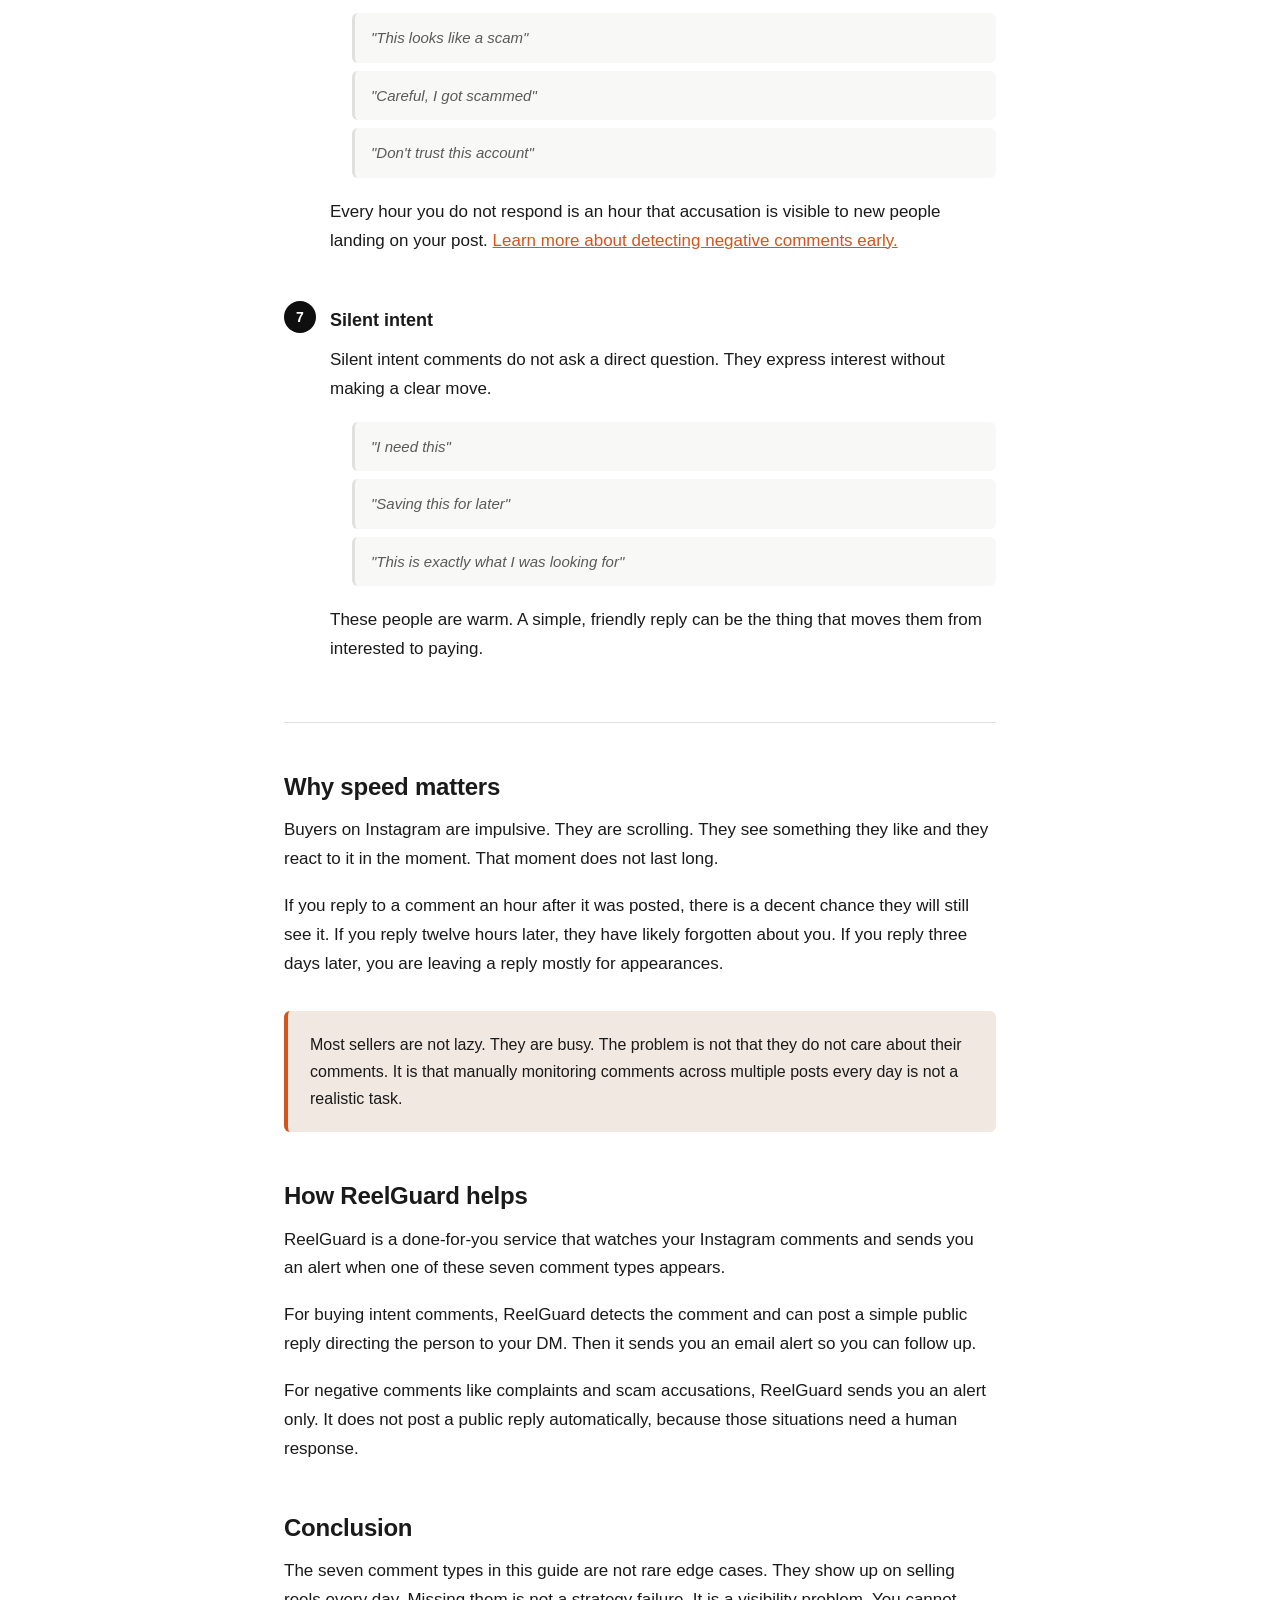
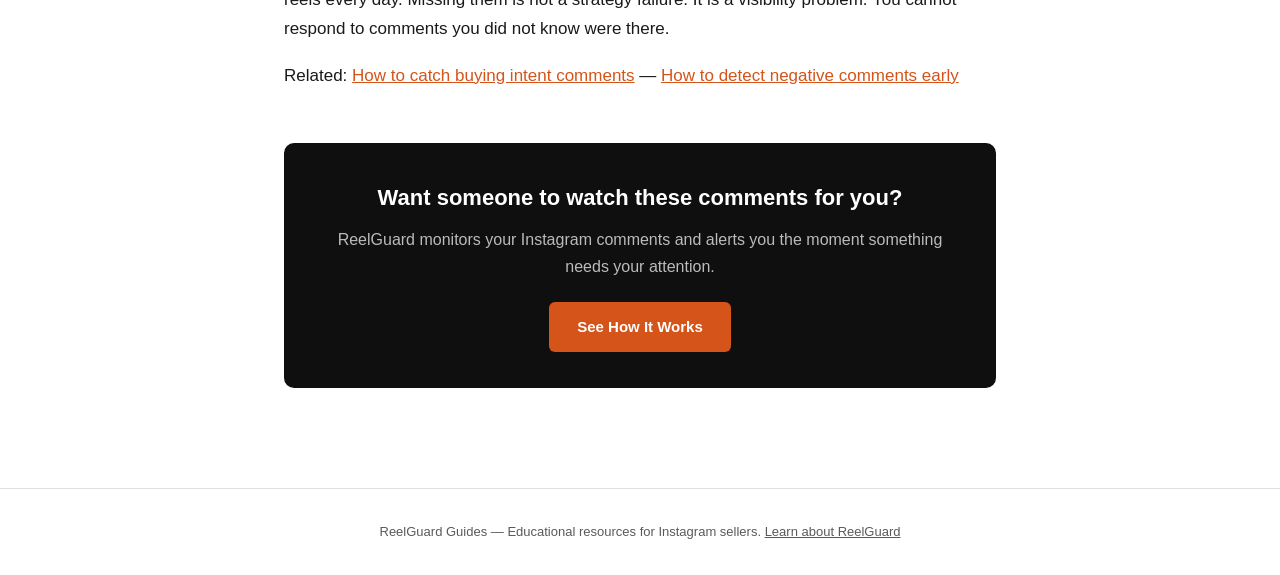
==== commit 495c85e5: "Update availability comments for clarity" ====
--- a/7-comments.html
+++ b/7-comments.html
@@ -72,9 +72,9 @@
         <h3>Availability asks</h3>
         <p>These comments come from people who want the thing and need to know if they can get it. They are one step closer to buying than a price question because they have already decided they want it.</p>
         <ul class="comment-list">
-          <li>"Is this still available?"</li>
-          <li>"Do you have this in blue?"</li>
-          <li>"When is this back in stock?"</li>
+          <li>"Is this available?"</li>
+          <li>"Do you have this?"</li>
+          <li>"When back in stock?"</li>
         </ul>
       </div>
     </div>
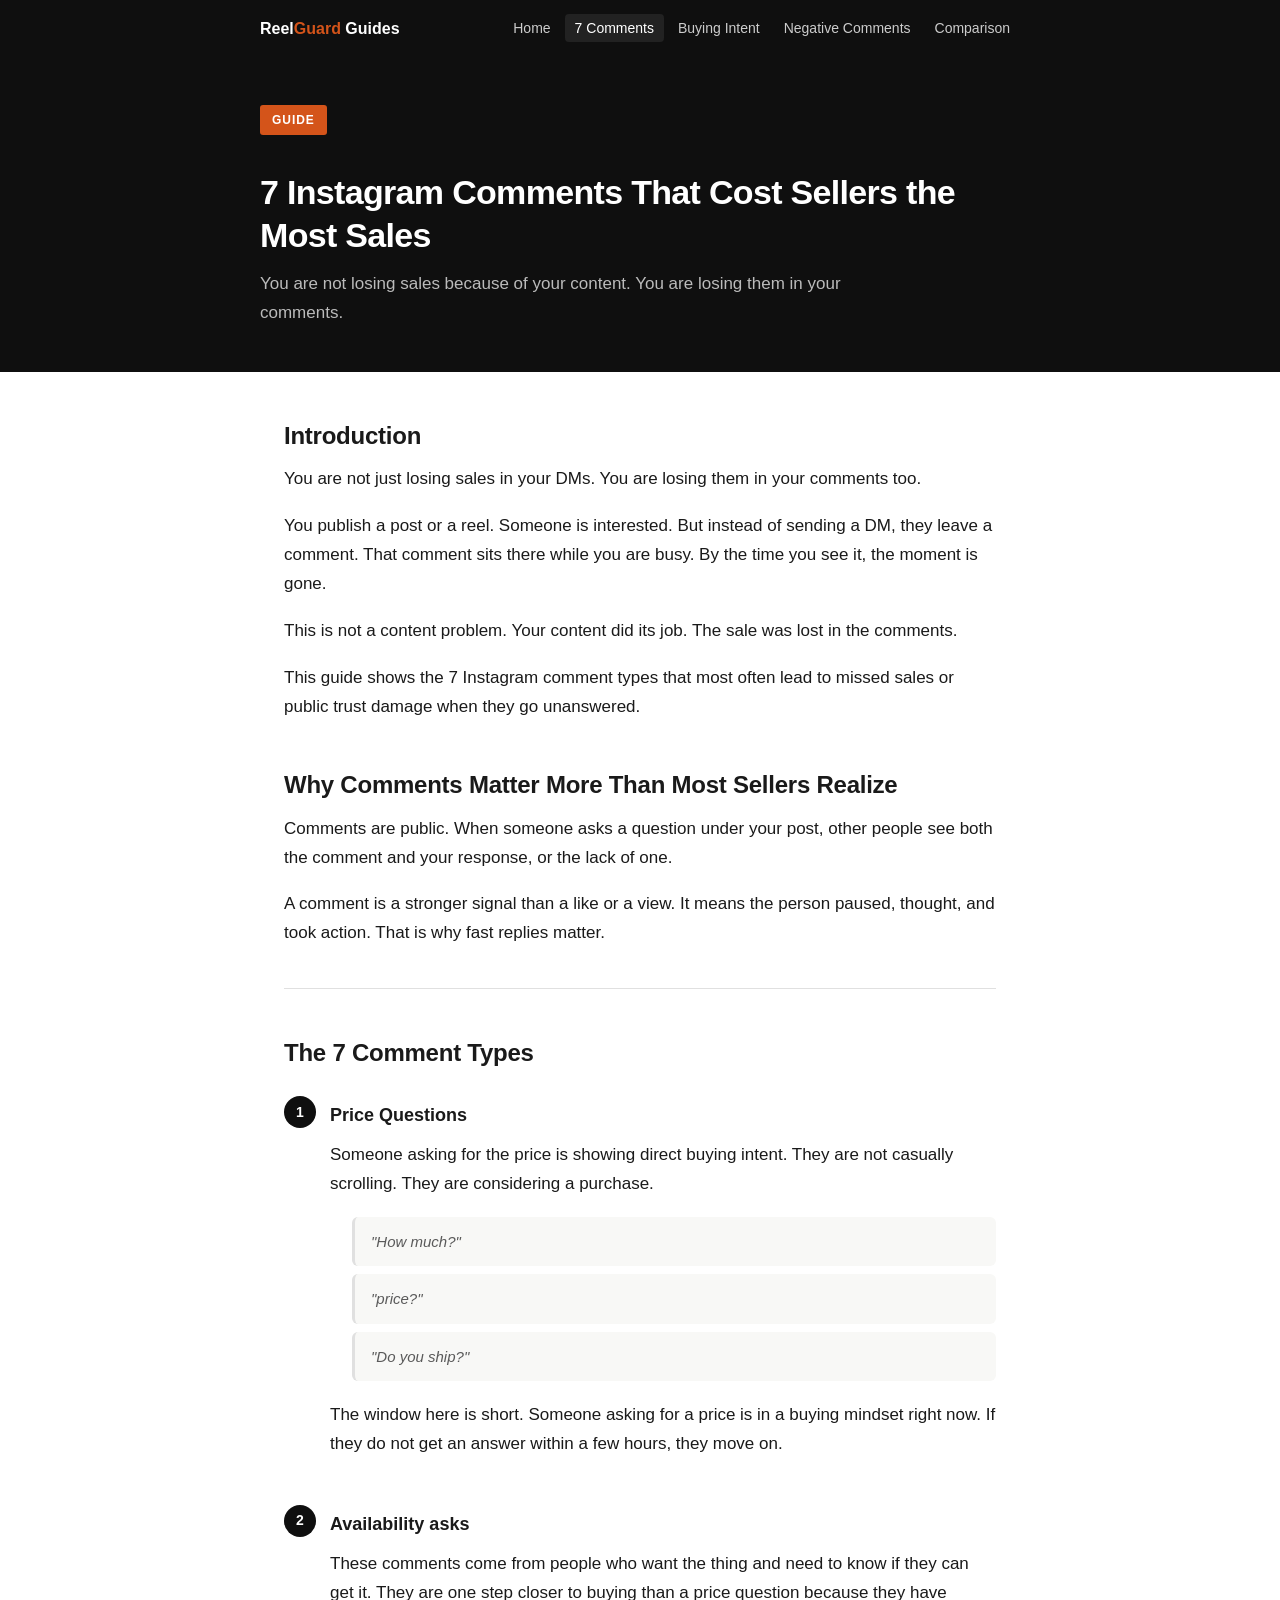
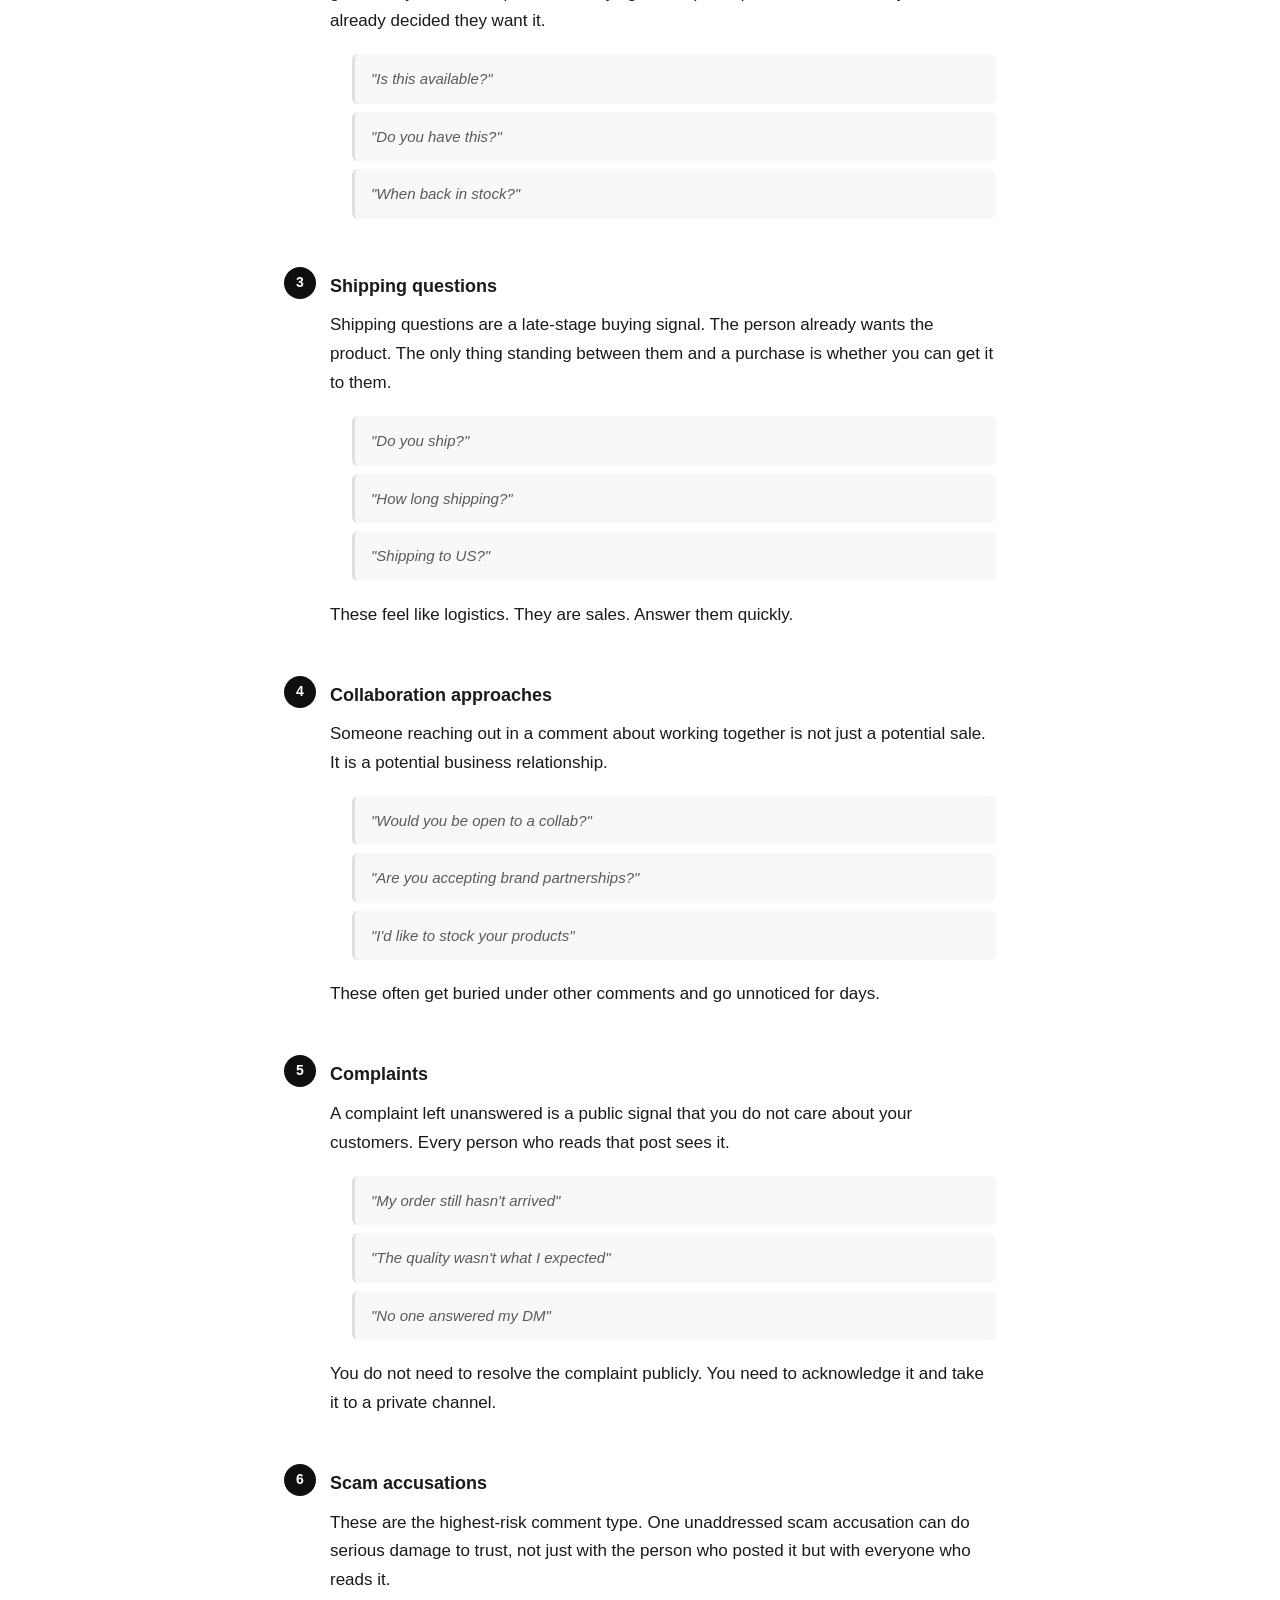
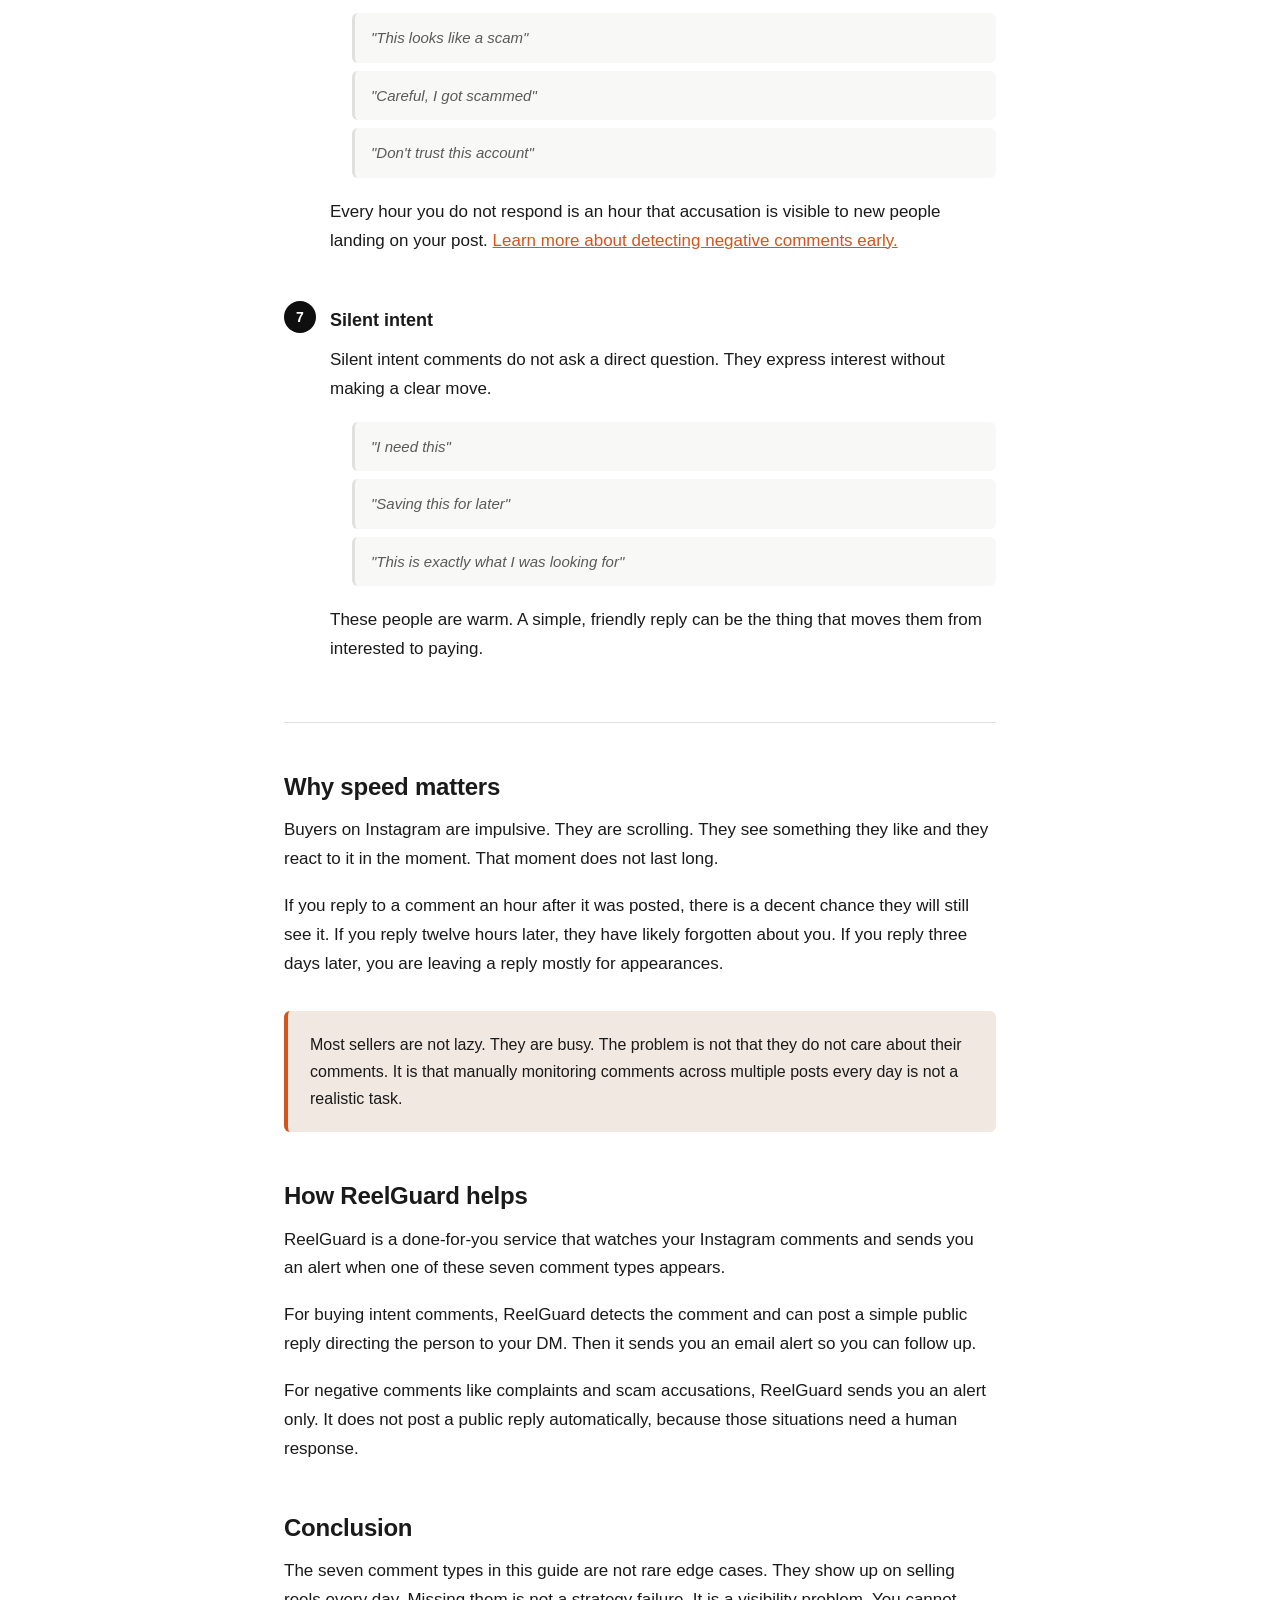
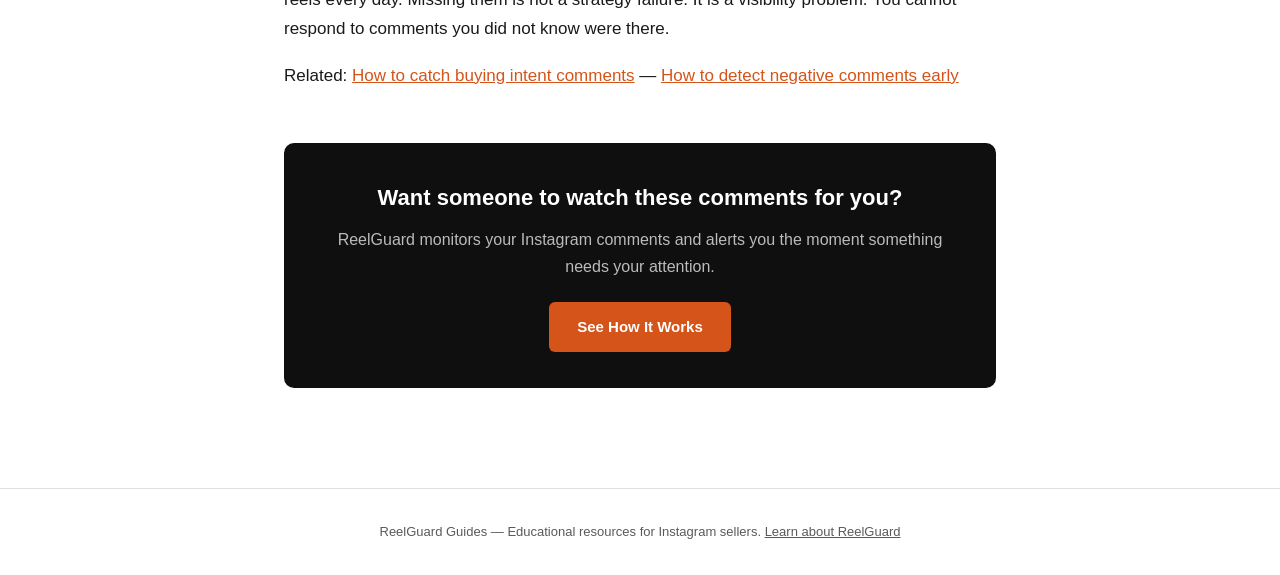
==== commit 0d1f12dc: "Update shipping questions in comments section" ====
--- a/7-comments.html
+++ b/7-comments.html
@@ -84,9 +84,9 @@
         <h3>Shipping questions</h3>
         <p>Shipping questions are a late-stage buying signal. The person already wants the product. The only thing standing between them and a purchase is whether you can get it to them.</p>
         <ul class="comment-list">
-          <li>"Do you ship to Canada?"</li>
-          <li>"How long does shipping take?"</li>
-          <li>"What are your shipping rates?"</li>
+          <li>"Do you ship?"</li>
+          <li>"How long shipping?"</li>
+          <li>"Shipping to US?"</li>
         </ul>
         <p>These feel like logistics. They are sales. Answer them quickly.</p>
       </div>
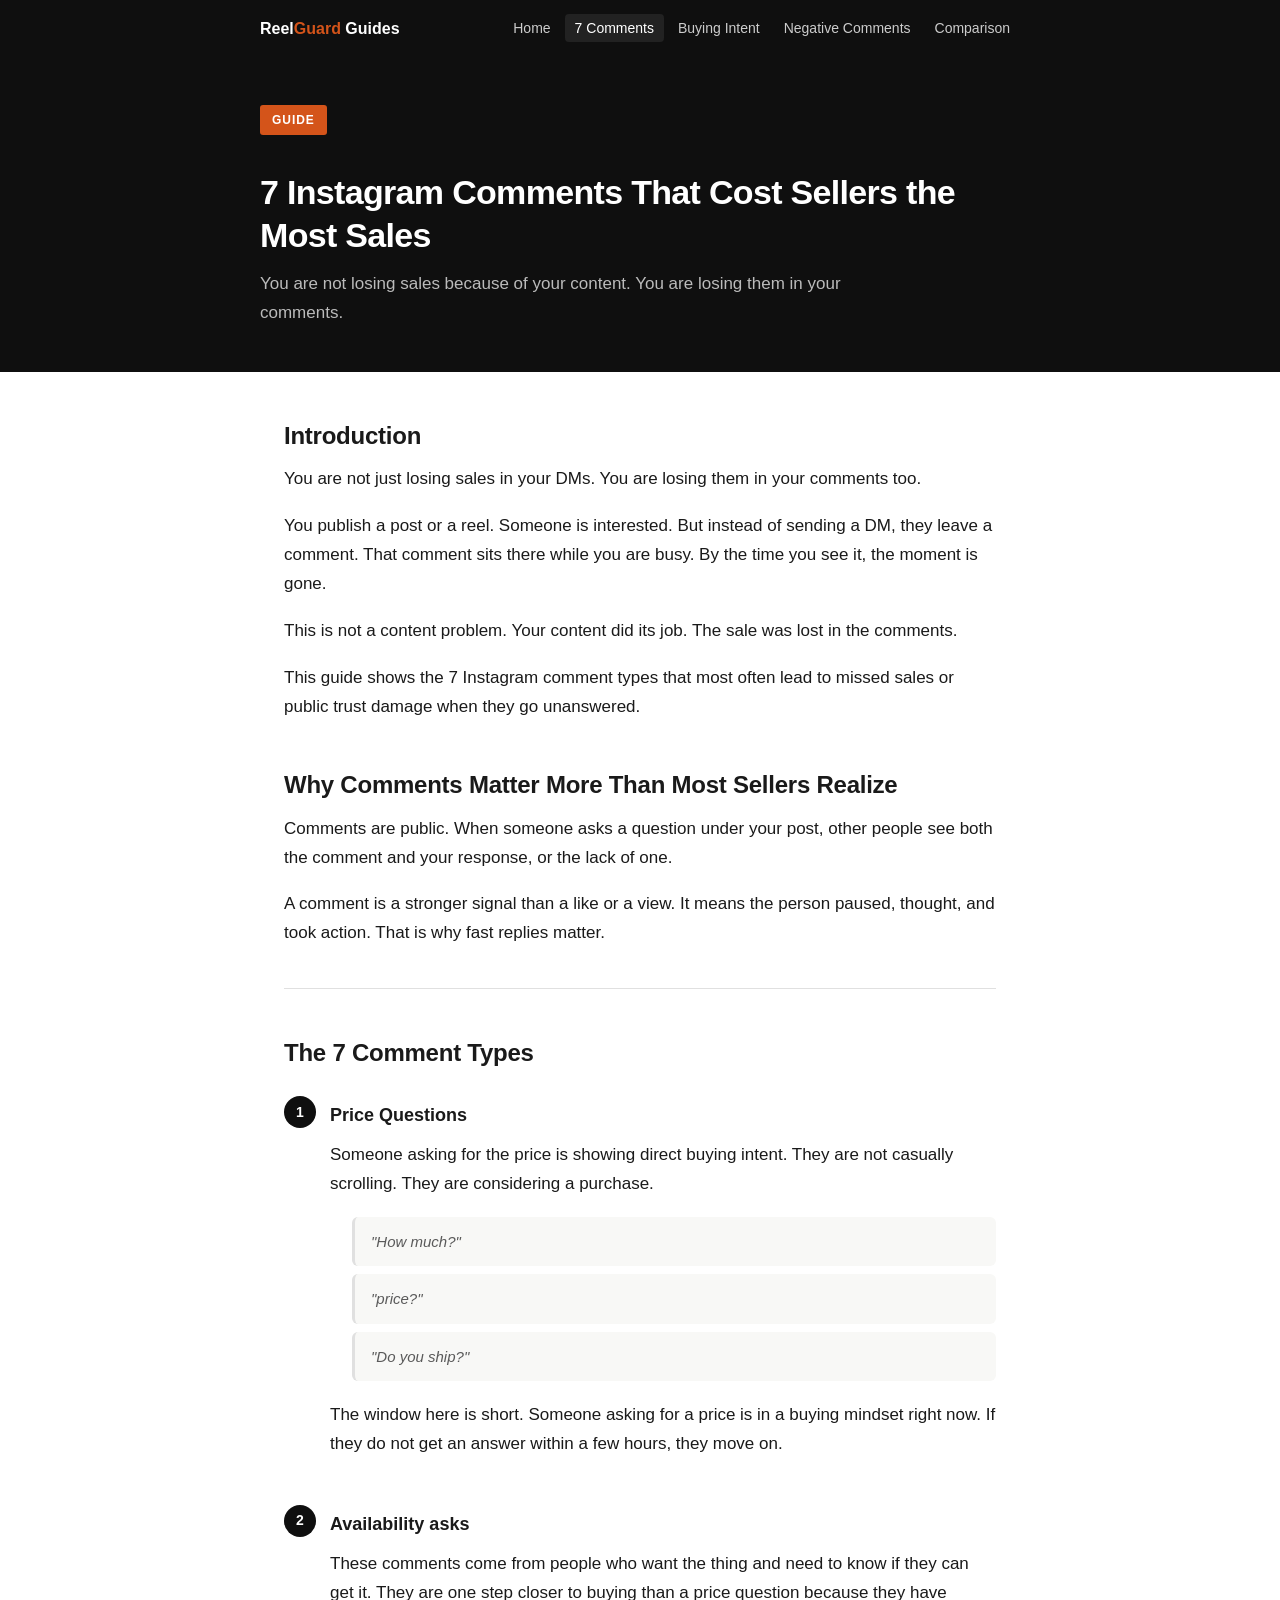
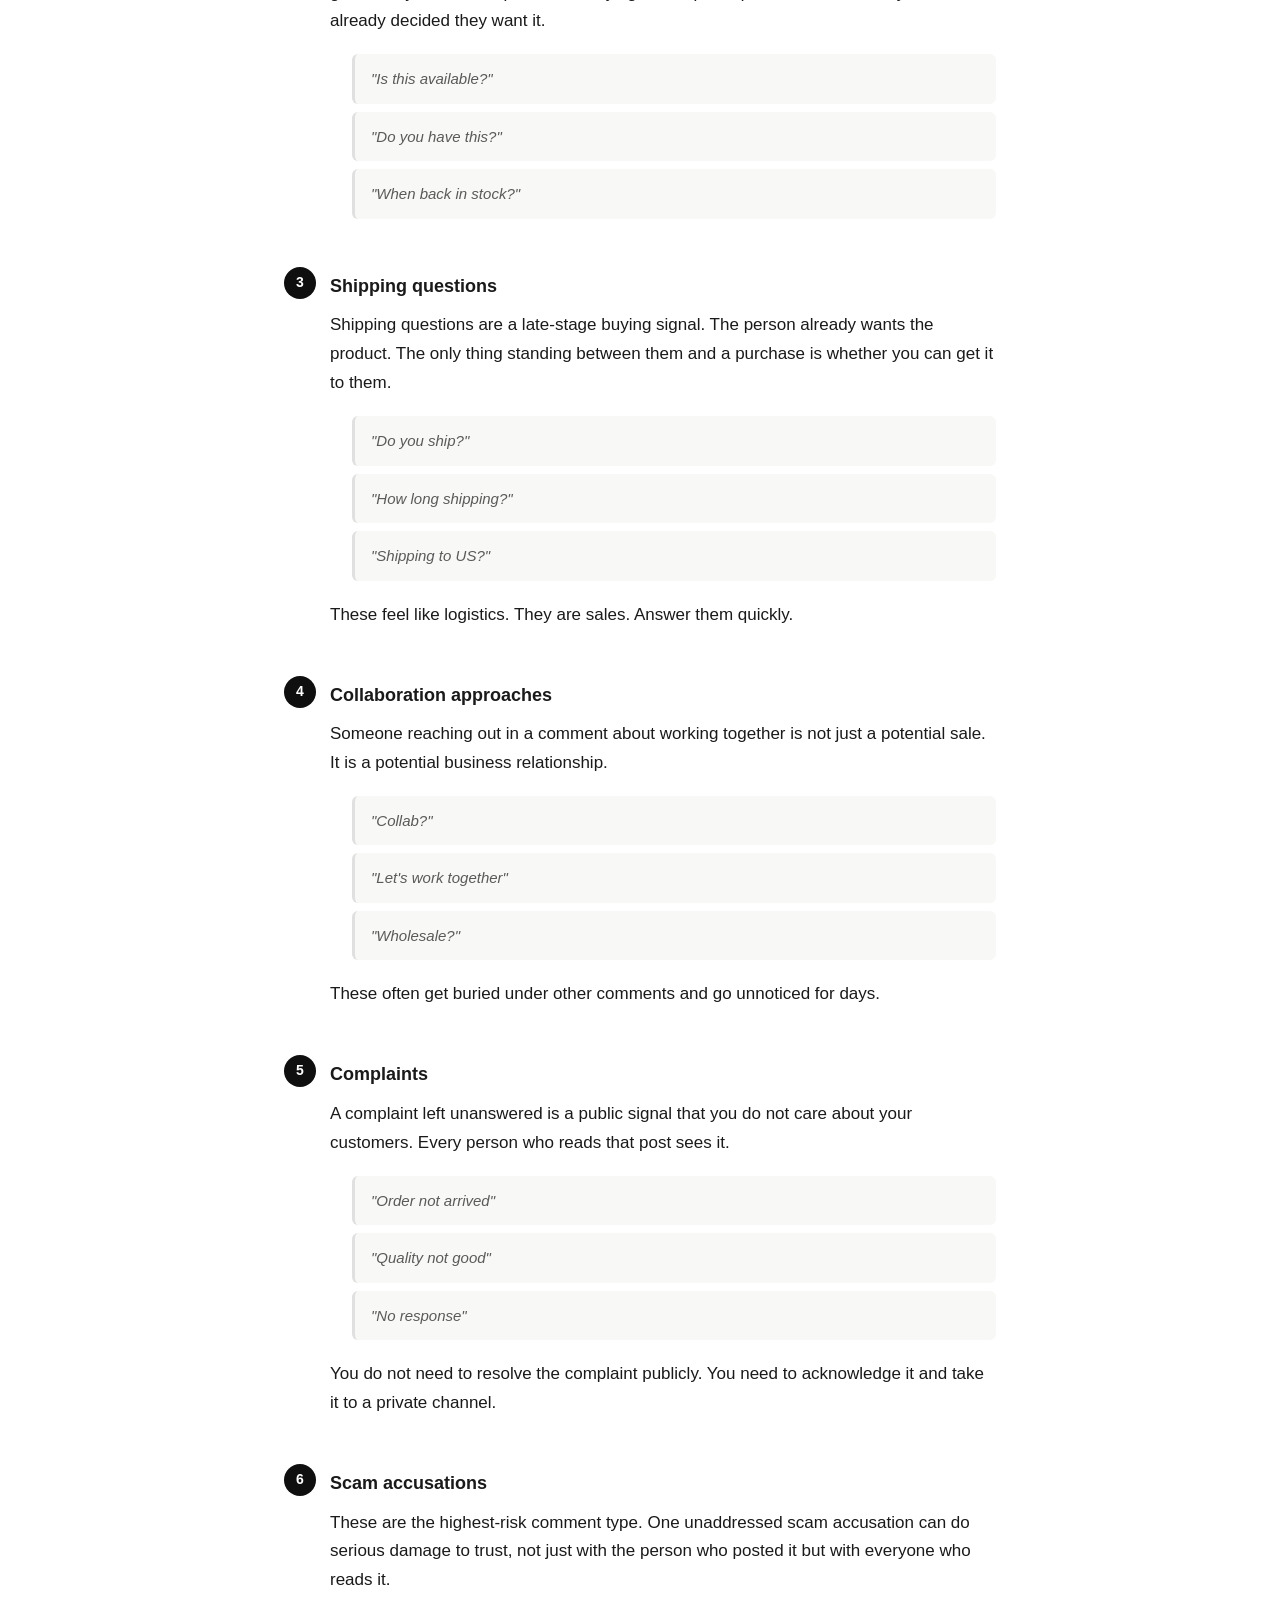
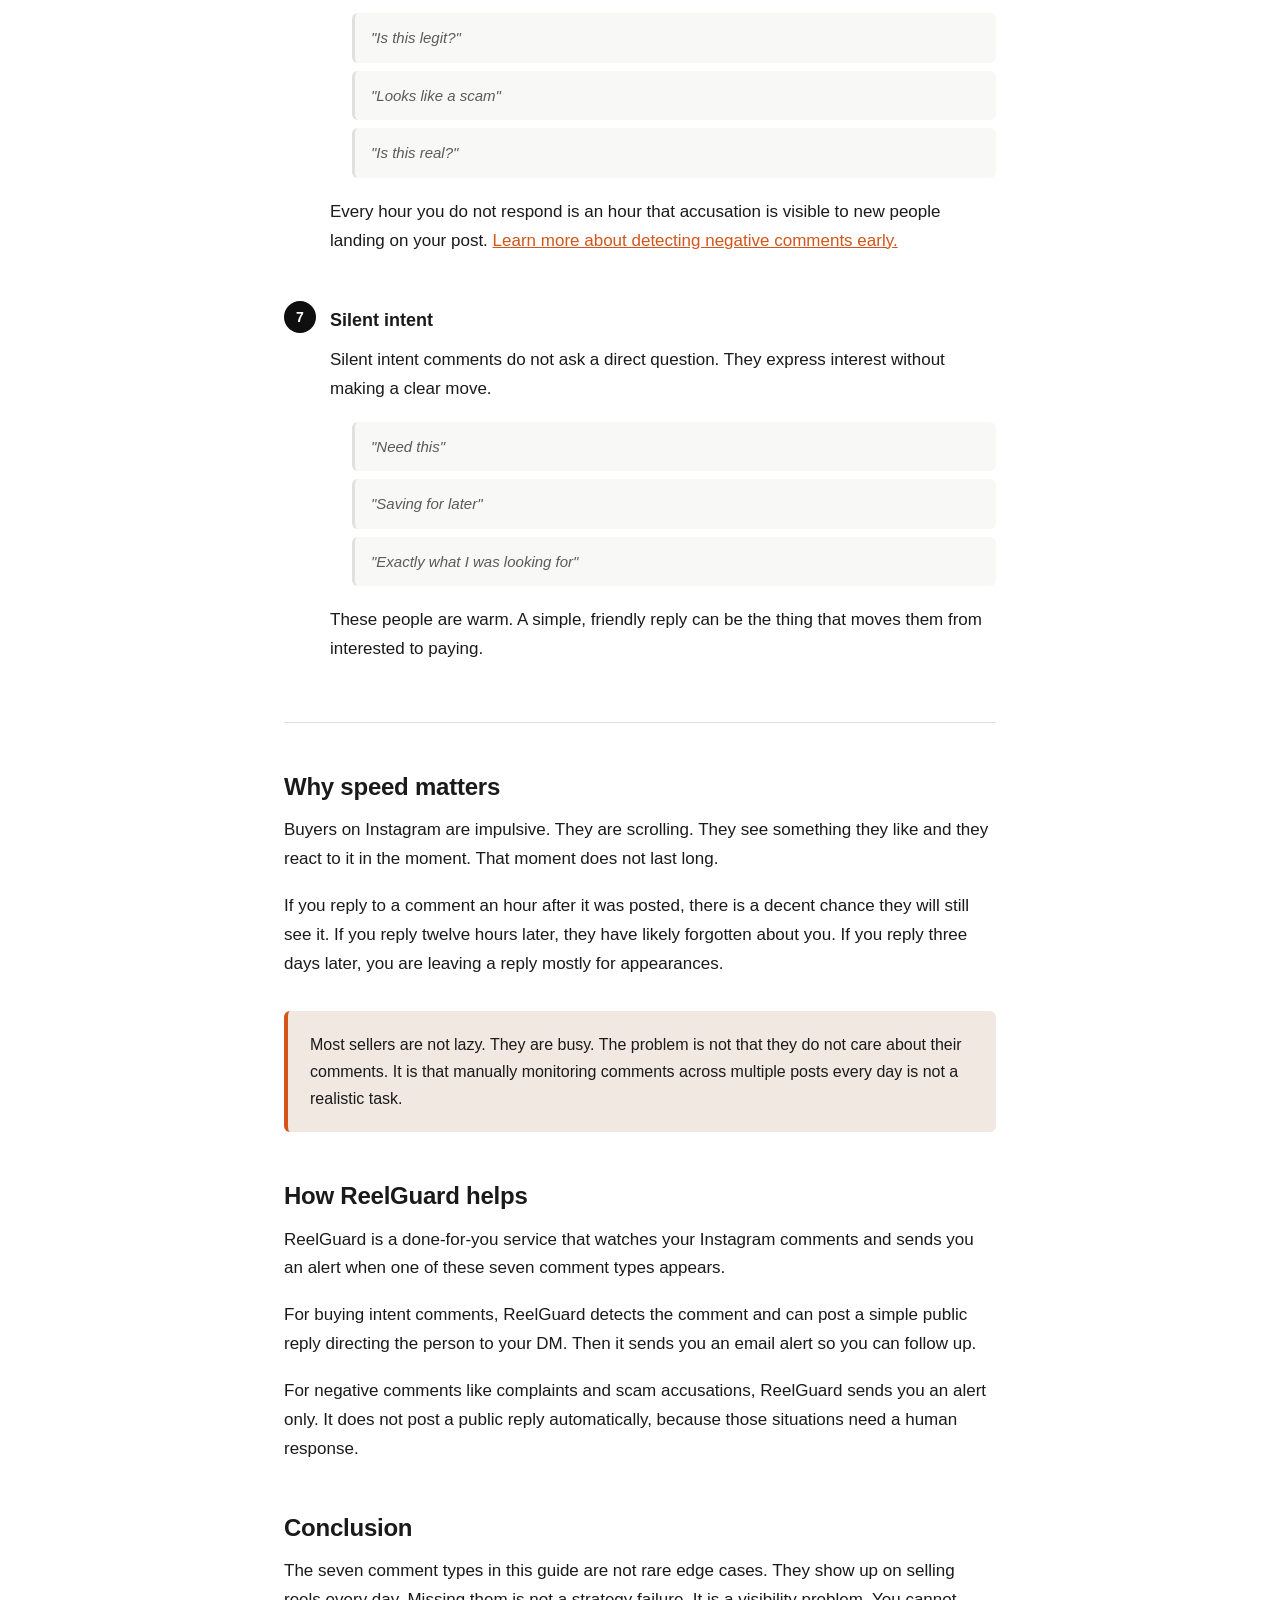
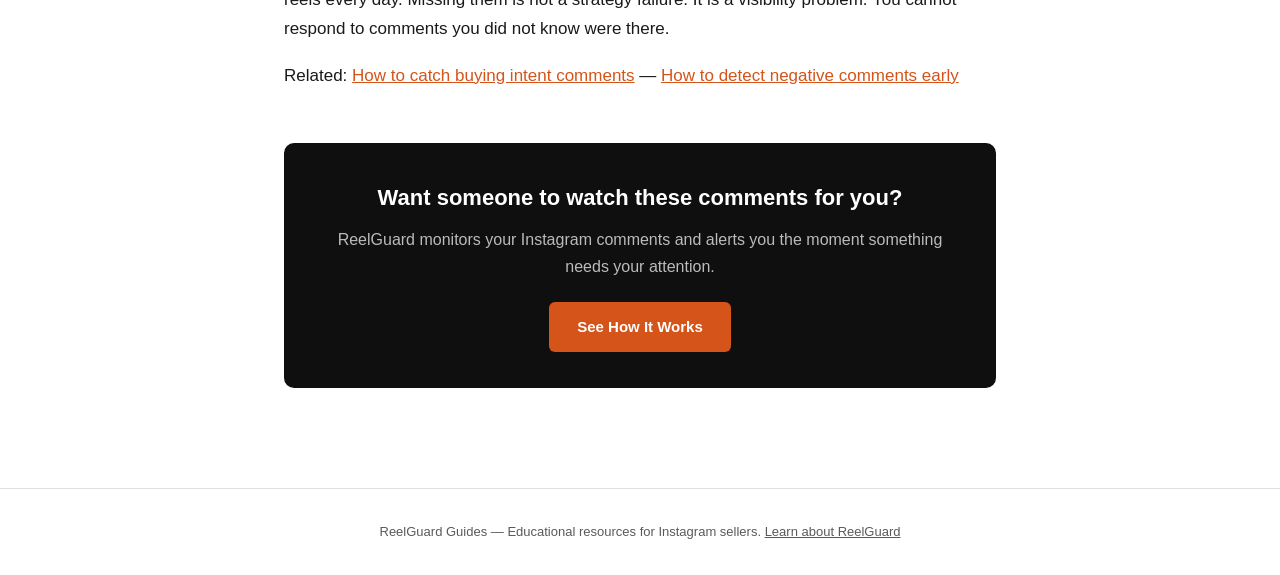
==== commit 9766739b: "Update comment examples for collaboration and complaints" ====
--- a/7-comments.html
+++ b/7-comments.html
@@ -97,9 +97,9 @@
         <h3>Collaboration approaches</h3>
         <p>Someone reaching out in a comment about working together is not just a potential sale. It is a potential business relationship.</p>
         <ul class="comment-list">
-          <li>"Would you be open to a collab?"</li>
-          <li>"Are you accepting brand partnerships?"</li>
-          <li>"I'd like to stock your products"</li>
+          <li>"Collab?"</li>
+          <li>"Let's work together"</li>
+          <li>"Wholesale?"</li>
         </ul>
         <p>These often get buried under other comments and go unnoticed for days.</p>
       </div>
@@ -110,9 +110,9 @@
         <h3>Complaints</h3>
         <p>A complaint left unanswered is a public signal that you do not care about your customers. Every person who reads that post sees it.</p>
         <ul class="comment-list">
-          <li>"My order still hasn't arrived"</li>
-          <li>"The quality wasn't what I expected"</li>
-          <li>"No one answered my DM"</li>
+          <li>"Order not arrived"</li>
+          <li>"Quality not good"</li>
+          <li>"No response"</li>
         </ul>
         <p>You do not need to resolve the complaint publicly. You need to acknowledge it and take it to a private channel.</p>
       </div>
@@ -123,9 +123,9 @@
         <h3>Scam accusations</h3>
         <p>These are the highest-risk comment type. One unaddressed scam accusation can do serious damage to trust, not just with the person who posted it but with everyone who reads it.</p>
         <ul class="comment-list">
-          <li>"This looks like a scam"</li>
-          <li>"Careful, I got scammed"</li>
-          <li>"Don't trust this account"</li>
+          <li>"Is this legit?"</li>
+          <li>"Looks like a scam"</li>
+          <li>"Is this real?"</li>
         </ul>
         <p>Every hour you do not respond is an hour that accusation is visible to new people landing on your post. <a href="negative-comments.html">Learn more about detecting negative comments early.</a></p>
       </div>
@@ -136,9 +136,9 @@
         <h3>Silent intent</h3>
         <p>Silent intent comments do not ask a direct question. They express interest without making a clear move.</p>
         <ul class="comment-list">
-          <li>"I need this"</li>
-          <li>"Saving this for later"</li>
-          <li>"This is exactly what I was looking for"</li>
+          <li>"Need this"</li>
+          <li>"Saving for later"</li>
+          <li>"Exactly what I was looking for"</li>
         </ul>
         <p>These people are warm. A simple, friendly reply can be the thing that moves them from interested to paying.</p>
       </div>
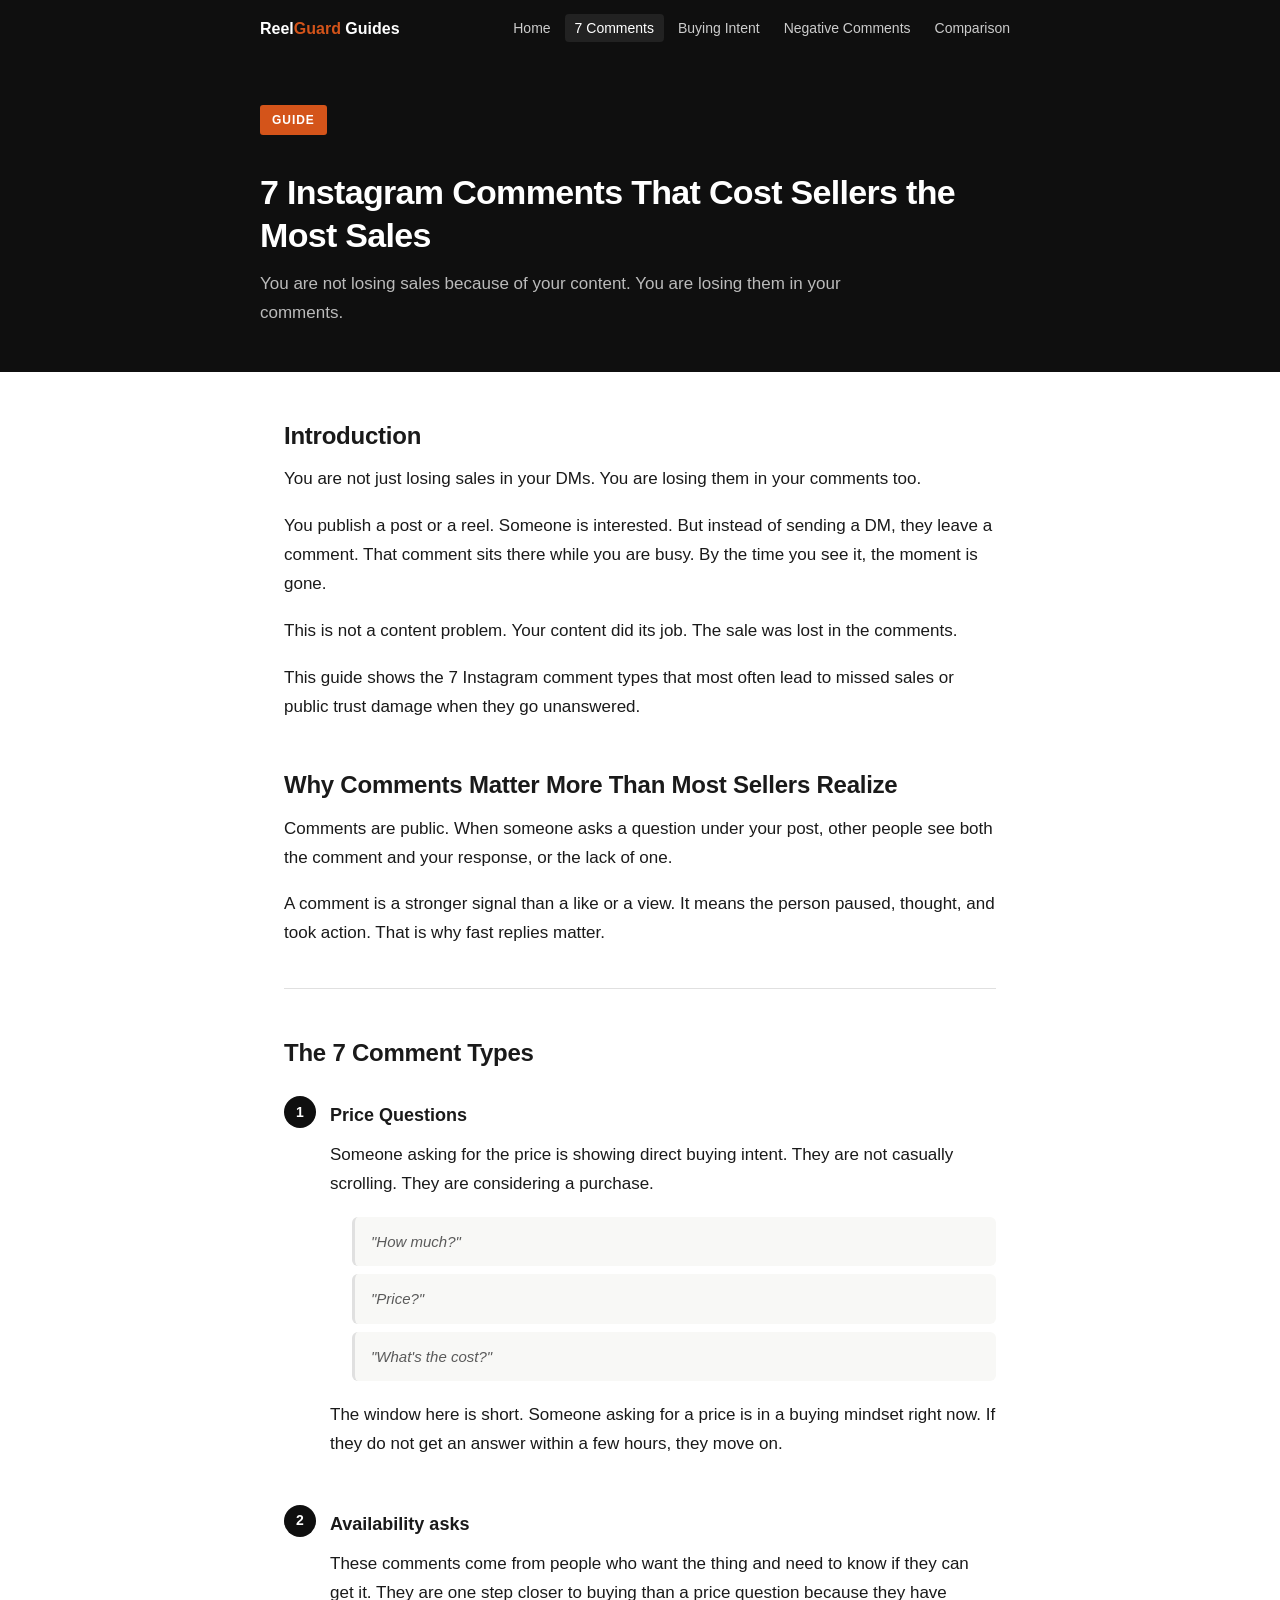
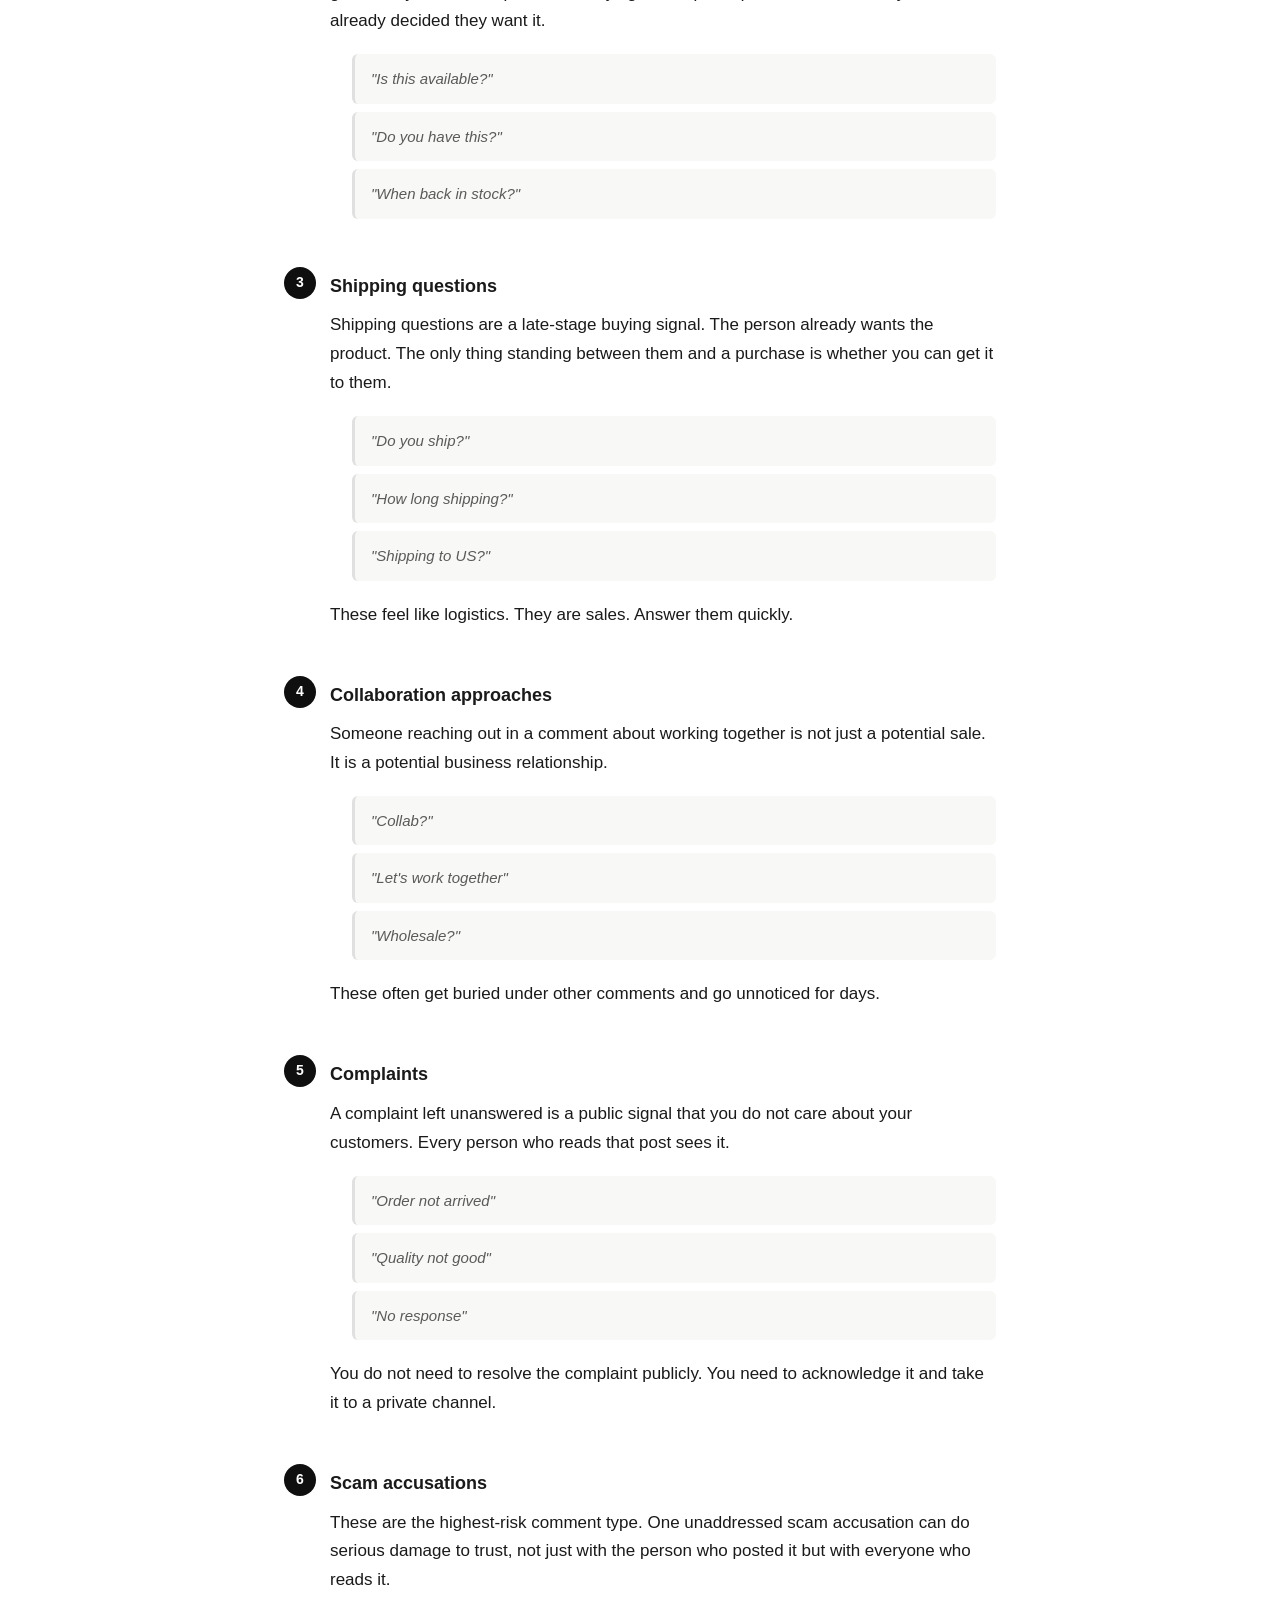
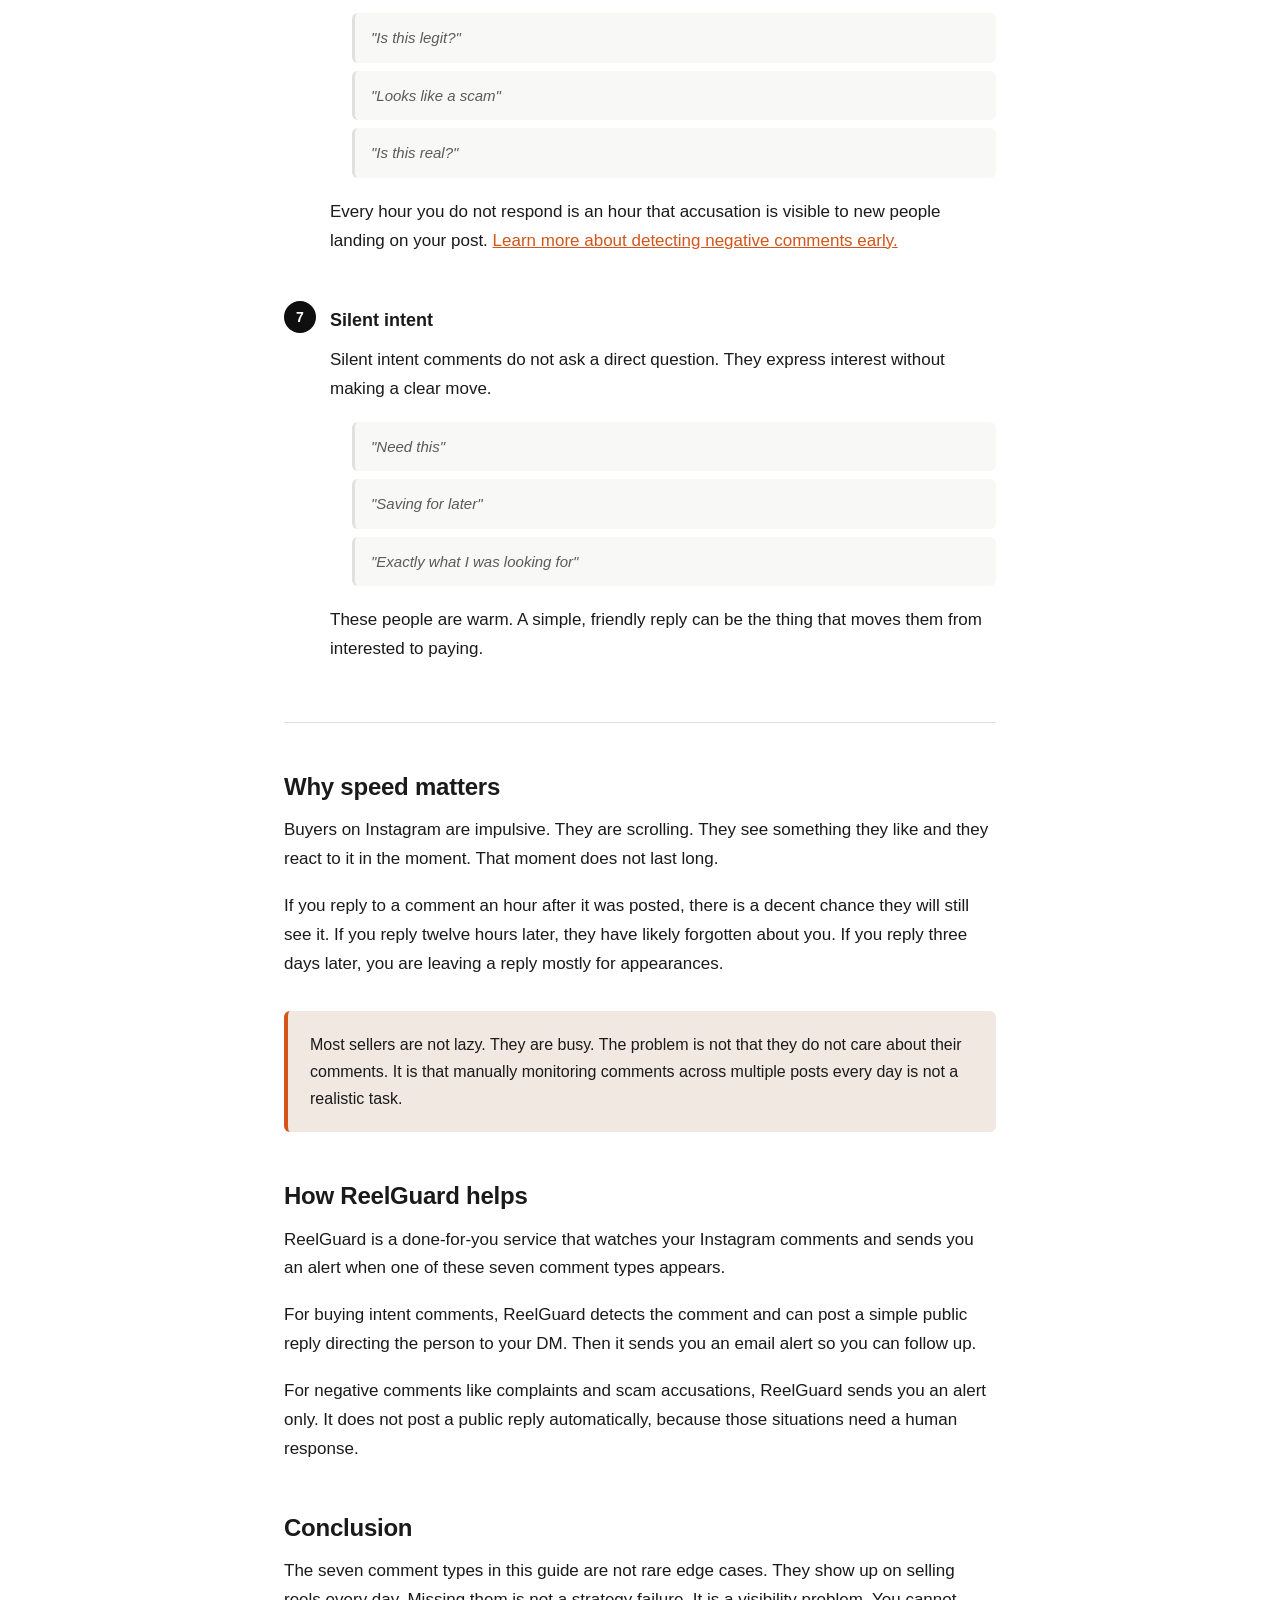
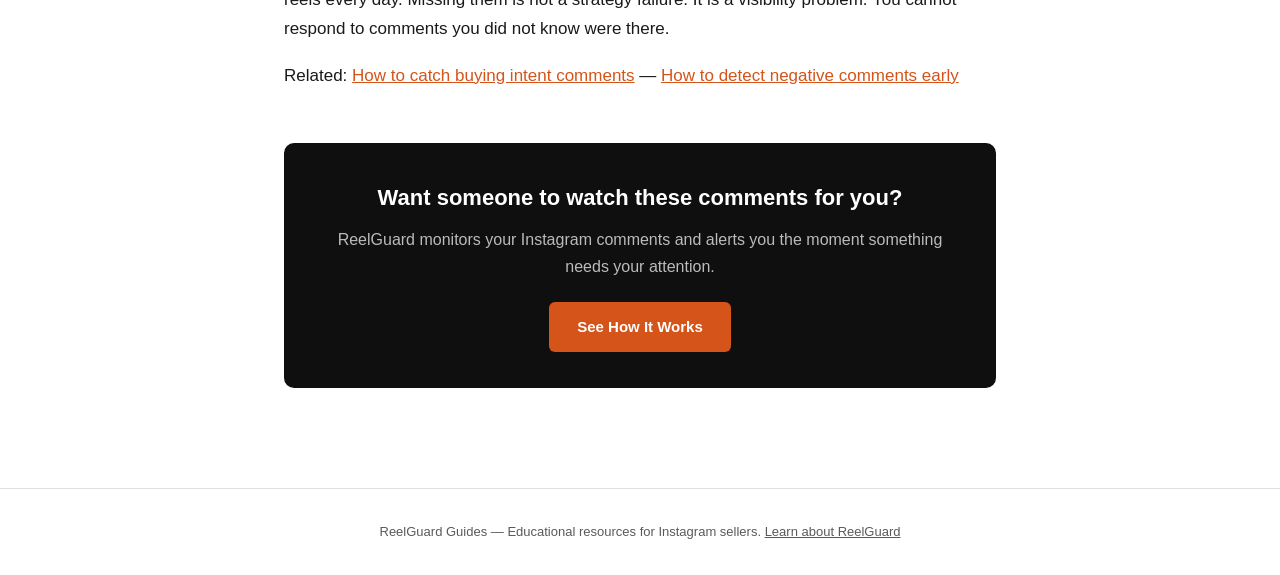
==== commit a2a512fd: "Update price-related comments for clarity" ====
--- a/7-comments.html
+++ b/7-comments.html
@@ -60,8 +60,8 @@
         <p>Someone asking for the price is showing direct buying intent. They are not casually scrolling. They are considering a purchase.</p>
         <ul class="comment-list">
           <li>"How much?"</li>
-          <li>"price?"</li>
-          <li>"Do you ship?"</li>
+          <li>"Price?"</li>
+          <li>"What's the cost?"</li>
         </ul>
         <p>The window here is short. Someone asking for a price is in a buying mindset right now. If they do not get an answer within a few hours, they move on.</p>
       </div>
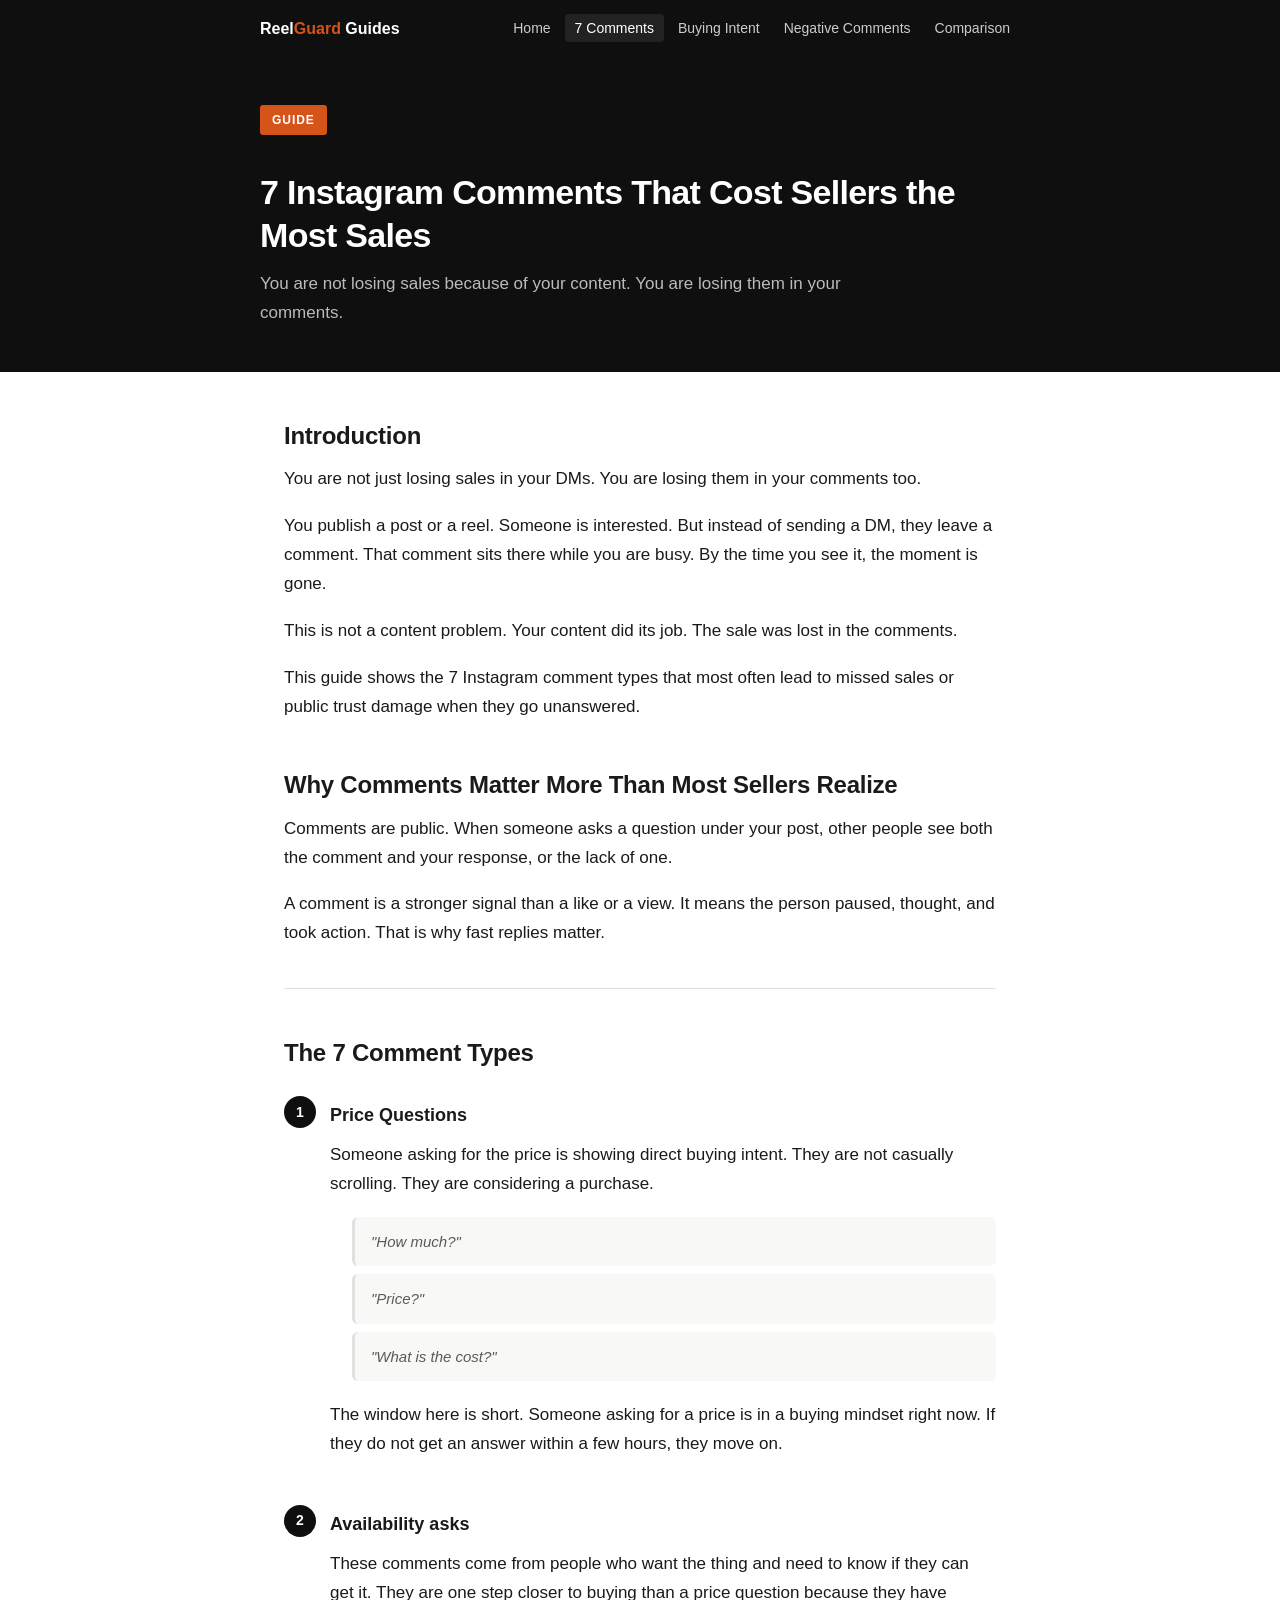
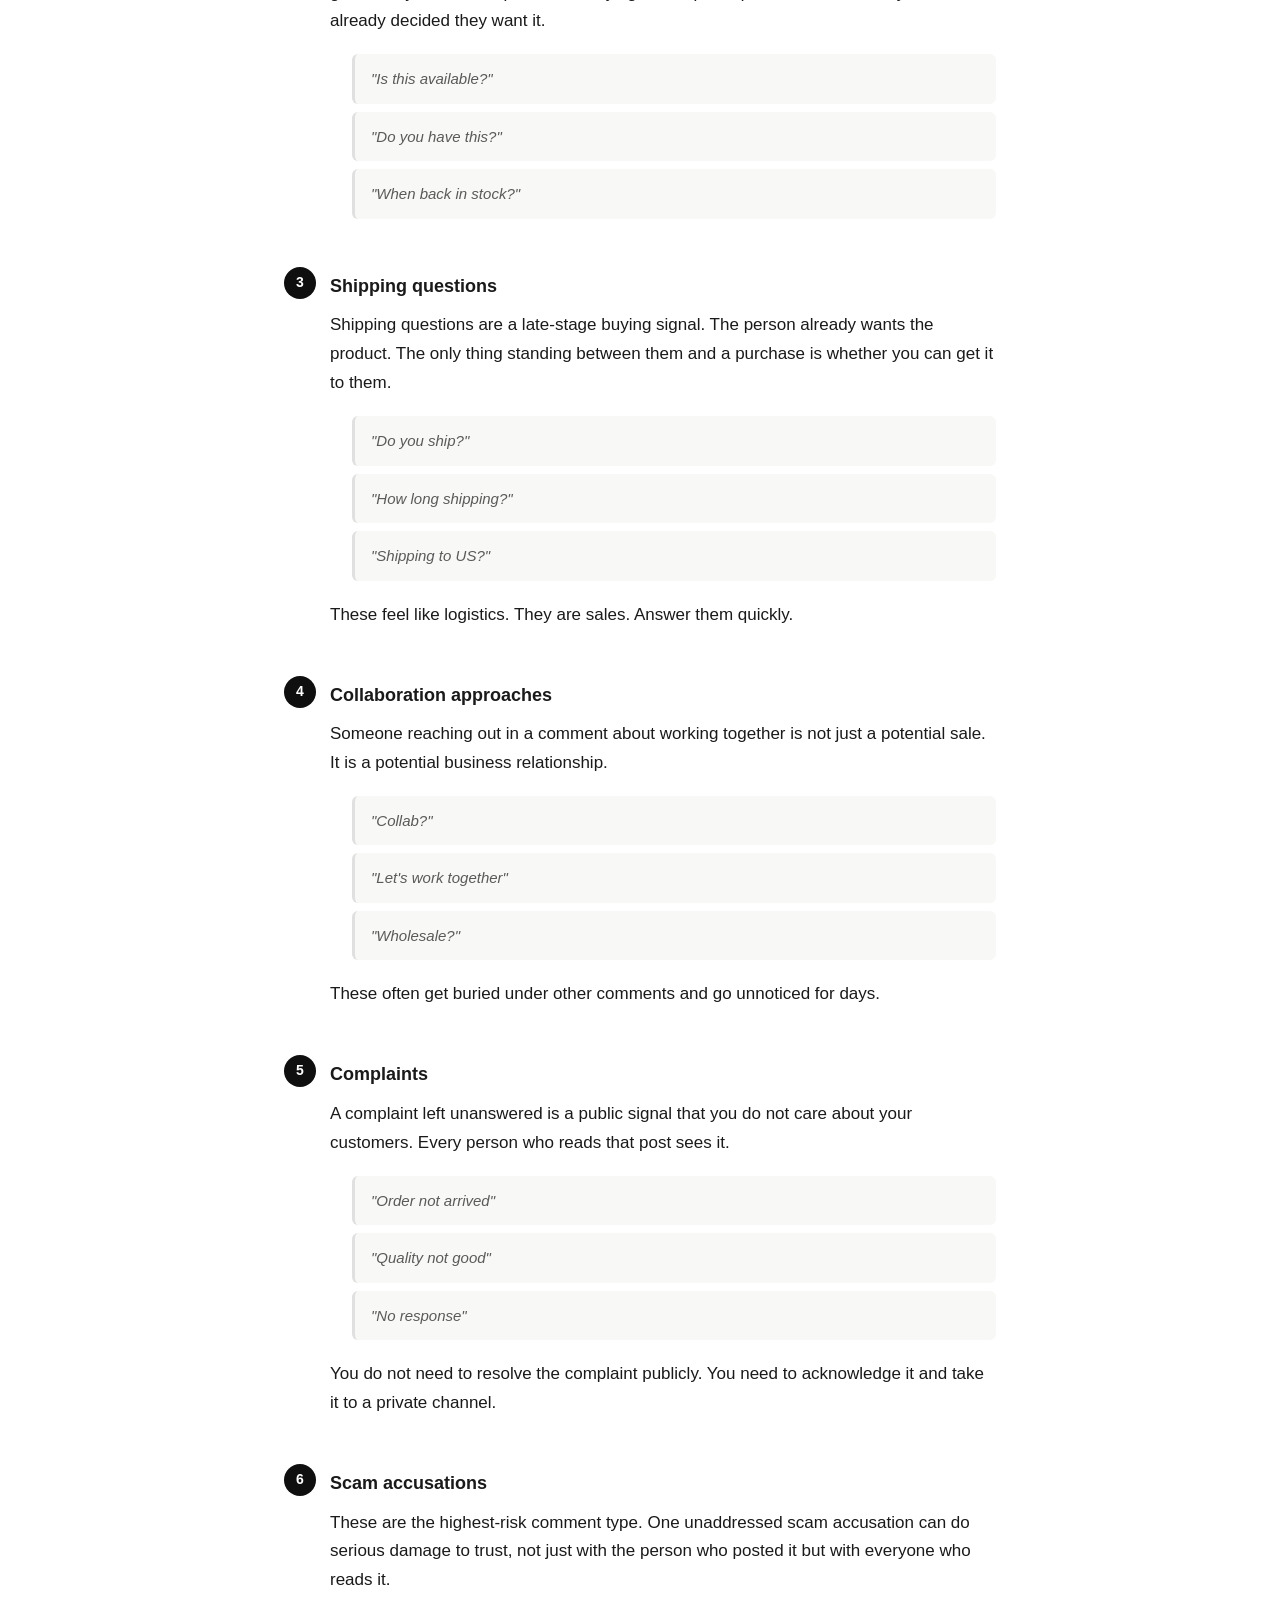
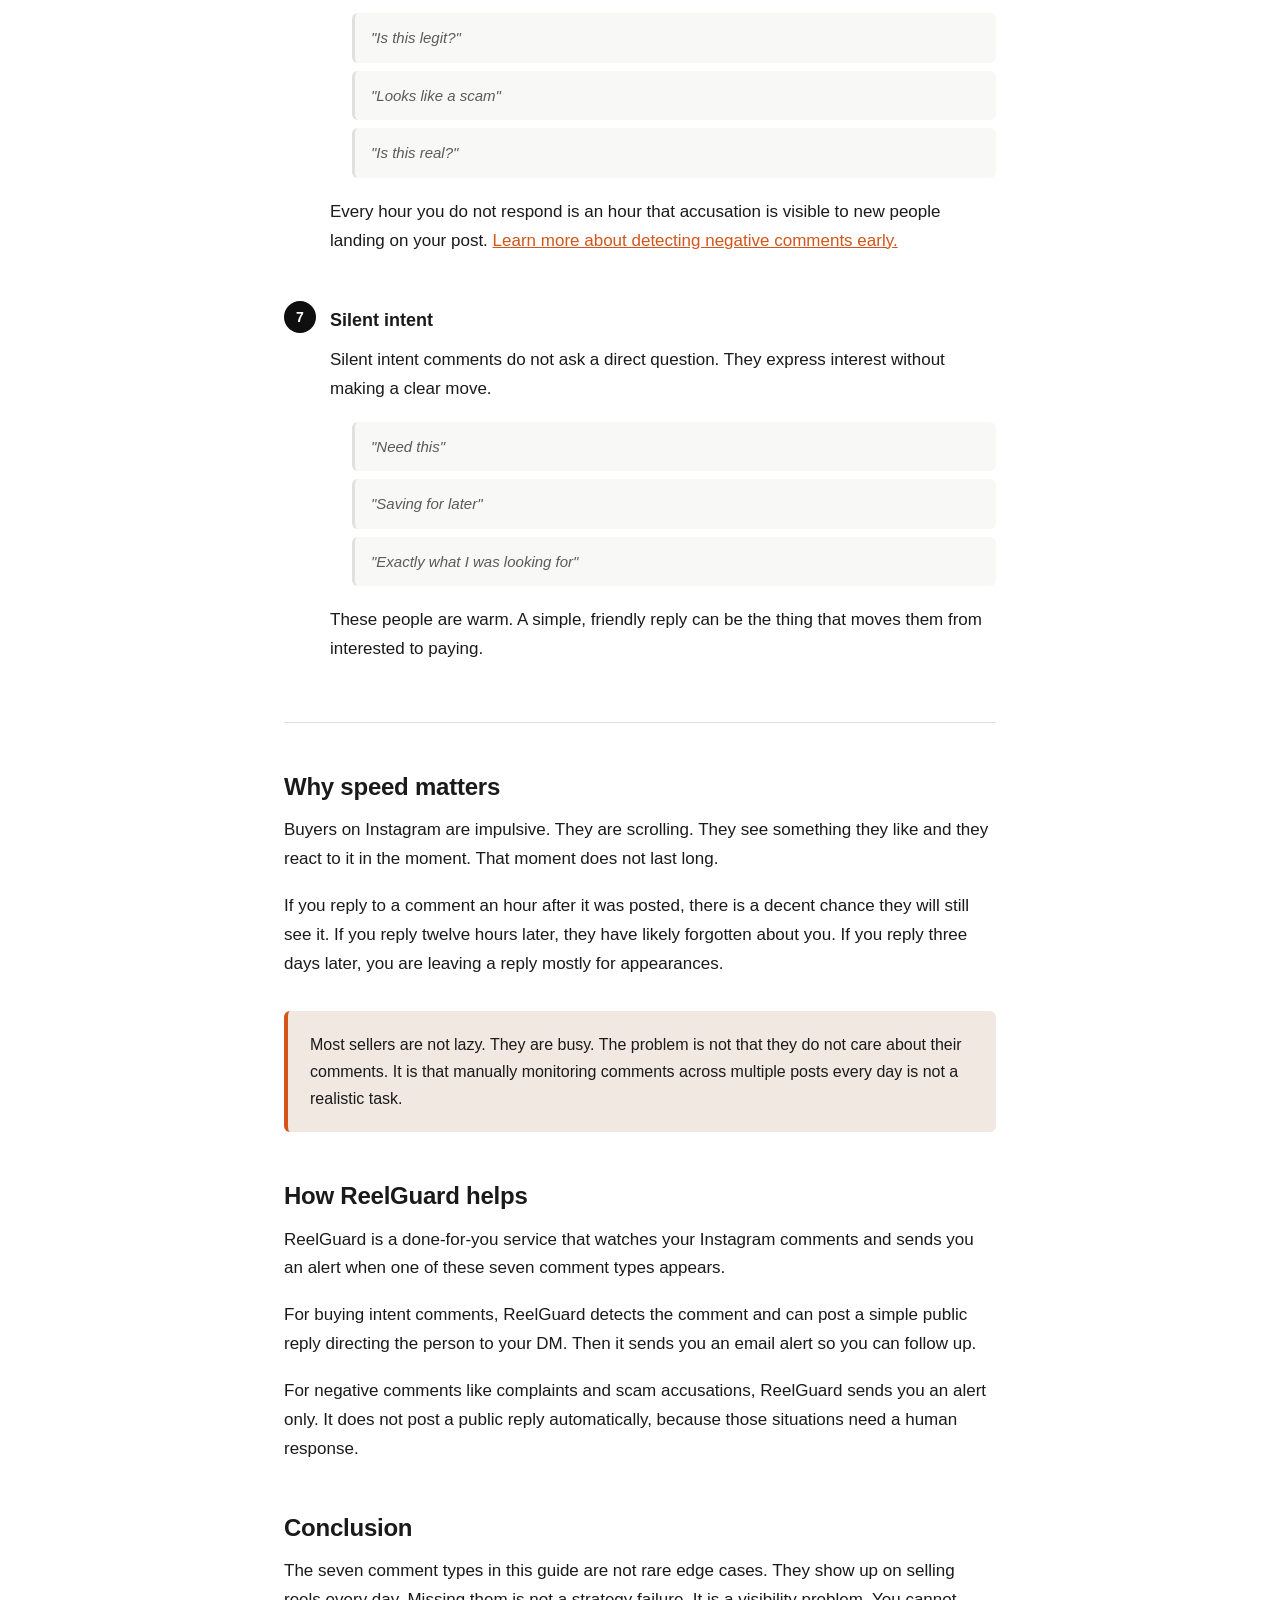
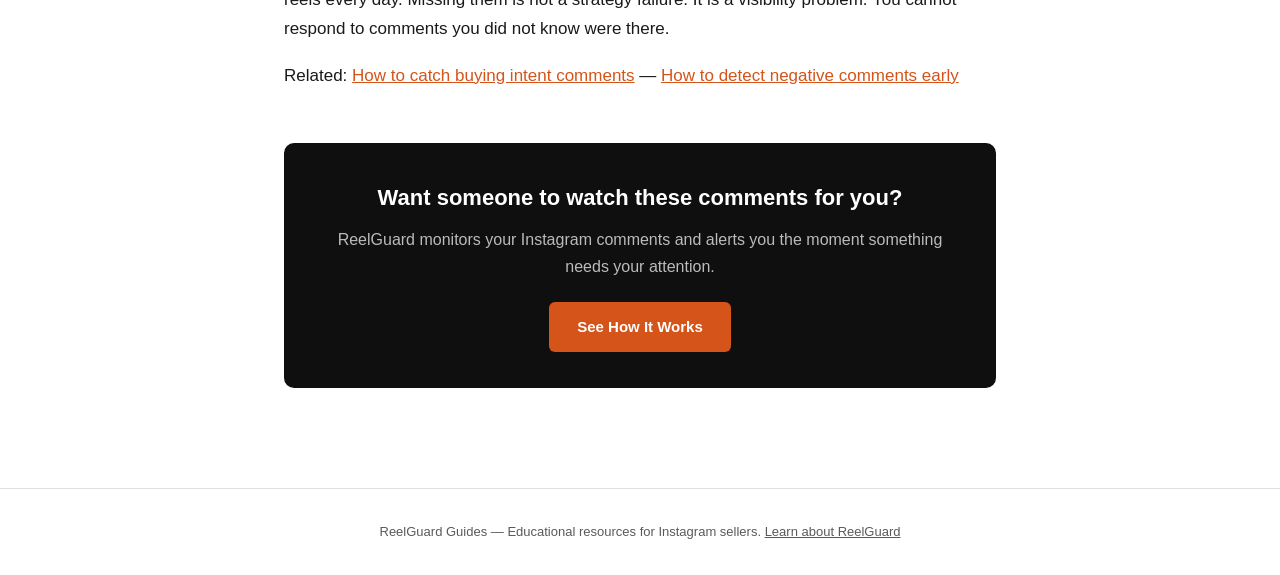
==== commit bda02eb2: "Update comment from 'What's the cost?' to 'What is the cost?'" ====
--- a/7-comments.html
+++ b/7-comments.html
@@ -61,7 +61,7 @@
         <ul class="comment-list">
           <li>"How much?"</li>
           <li>"Price?"</li>
-          <li>"What's the cost?"</li>
+          <li>"What is the cost?"</li>
         </ul>
         <p>The window here is short. Someone asking for a price is in a buying mindset right now. If they do not get an answer within a few hours, they move on.</p>
       </div>
